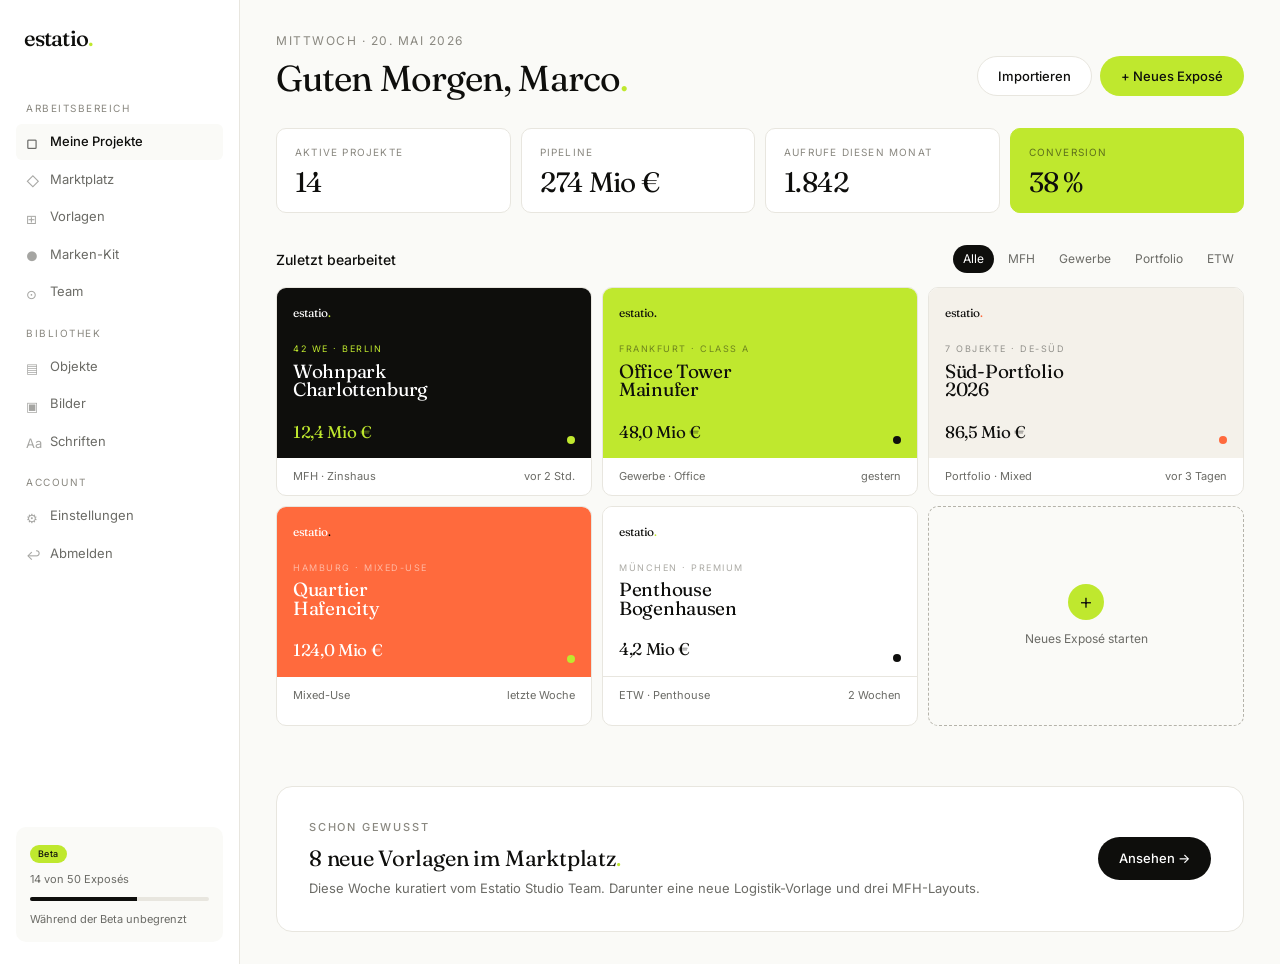
==== dashboard.html @ c2dfd49b "Add files via upload" ====
<!DOCTYPE html>
<html lang="de">
<head>
<meta charset="UTF-8" />
<meta name="viewport" content="width=device-width, initial-scale=1.0" />
<title>Dashboard · estatio.</title>
<link rel="stylesheet" href="styles.css" />
</head>
<body style="background: var(--bone);">

<div class="app-shell">

  <aside class="sidebar">
    <a href="index.html" class="logo">estatio<span class="lime-dot">.</span></a>

    <div class="sidebar-section-label">Arbeitsbereich</div>
    <a href="dashboard.html" class="sidebar-item active">
      <span class="icon">▢</span>
      Meine Projekte
    </a>
    <a href="marketplace.html" class="sidebar-item">
      <span class="icon">◇</span>
      Marktplatz
    </a>
    <a href="#" class="sidebar-item">
      <span class="icon">⊞</span>
      Vorlagen
    </a>
    <a href="#" class="sidebar-item">
      <span class="icon">●</span>
      Marken-Kit
    </a>
    <a href="#" class="sidebar-item">
      <span class="icon">⊙</span>
      Team
    </a>

    <div class="sidebar-section-label">Bibliothek</div>
    <a href="#" class="sidebar-item">
      <span class="icon">▤</span>
      Objekte
    </a>
    <a href="#" class="sidebar-item">
      <span class="icon">▣</span>
      Bilder
    </a>
    <a href="#" class="sidebar-item">
      <span class="icon">Aa</span>
      Schriften
    </a>

    <div class="sidebar-section-label">Account</div>
    <a href="#" class="sidebar-item">
      <span class="icon">⚙</span>
      Einstellungen
    </a>
    <a href="index.html" class="sidebar-item">
      <span class="icon">↩</span>
      Abmelden
    </a>

    <div class="sidebar-footer">
      <span class="upgrade-tag">Beta</span>
      <div class="quota">14 von 50 Exposés</div>
      <div class="quota-bar"><div class="quota-fill"></div></div>
      <div style="font-size: 11px; color: var(--slate);">Während der Beta unbegrenzt</div>
    </div>
  </aside>

  <main class="main">

    <div class="main-header">
      <div>
        <div class="sub">Mittwoch · 20. Mai 2026</div>
        <h1>Guten Morgen, Marco<span class="lime-dot">.</span></h1>
      </div>
      <div style="display: flex; gap: 8px;">
        <button class="btn btn-ghost">Importieren</button>
        <button class="btn btn-primary">+ Neues Exposé</button>
      </div>
    </div>

    <div class="stats">
      <div class="stat">
        <div class="stat-label">Aktive Projekte</div>
        <div class="stat-value">14</div>
      </div>
      <div class="stat">
        <div class="stat-label">Pipeline</div>
        <div class="stat-value">274 Mio €</div>
      </div>
      <div class="stat">
        <div class="stat-label">Aufrufe diesen Monat</div>
        <div class="stat-value">1.842</div>
      </div>
      <div class="stat lime">
        <div class="stat-label">Conversion</div>
        <div class="stat-value">38 %</div>
      </div>
    </div>

    <div class="projects-row">
      <div class="title">Zuletzt bearbeitet</div>
      <div class="filters">
        <span class="mini-pill active">Alle</span>
        <span class="mini-pill">MFH</span>
        <span class="mini-pill">Gewerbe</span>
        <span class="mini-pill">Portfolio</span>
        <span class="mini-pill">ETW</span>
      </div>
    </div>

    <div class="projects">

      <div class="project-card">
        <div class="project-preview ink">
          <div style="font-family: var(--serif); font-size: 12px; letter-spacing: -0.04em;">estatio<span class="lime-dot">.</span></div>
          <div style="margin-top: 20px;">
            <div class="project-tag">42 WE · Berlin</div>
            <div class="project-title" style="margin-top: 6px;">Wohnpark<br/>Charlottenburg</div>
          </div>
          <div class="project-bottom">
            <div class="project-price" style="color: var(--lime);">12,4 Mio €</div>
            <div class="project-dot"></div>
          </div>
        </div>
        <div class="project-meta">
          <span>MFH · Zinshaus</span>
          <span>vor 2 Std.</span>
        </div>
      </div>

      <div class="project-card">
        <div class="project-preview lime">
          <div style="font-family: var(--serif); font-size: 12px; letter-spacing: -0.04em;">estatio<span style="color: var(--ink);">.</span></div>
          <div style="margin-top: 20px;">
            <div class="project-tag" style="color: rgba(14,14,12,0.65);">Frankfurt · Class A</div>
            <div class="project-title" style="margin-top: 6px;">Office Tower<br/>Mainufer</div>
          </div>
          <div class="project-bottom">
            <div class="project-price">48,0 Mio €</div>
            <div class="project-dot"></div>
          </div>
        </div>
        <div class="project-meta">
          <span>Gewerbe · Office</span>
          <span>gestern</span>
        </div>
      </div>

      <div class="project-card">
        <div class="project-preview bone">
          <div style="font-family: var(--serif); font-size: 12px; letter-spacing: -0.04em;">estatio<span style="color: var(--persimmon);">.</span></div>
          <div style="margin-top: 20px;">
            <div class="project-tag" style="color: var(--slate);">7 Objekte · DE-Süd</div>
            <div class="project-title" style="margin-top: 6px;">Süd-Portfolio<br/>2026</div>
          </div>
          <div class="project-bottom">
            <div class="project-price">86,5 Mio €</div>
            <div class="project-dot" style="background: var(--persimmon);"></div>
          </div>
        </div>
        <div class="project-meta">
          <span>Portfolio · Mixed</span>
          <span>vor 3 Tagen</span>
        </div>
      </div>

      <div class="project-card">
        <div class="project-preview persimmon">
          <div style="font-family: var(--serif); font-size: 12px; letter-spacing: -0.04em;">estatio<span style="color: var(--ink);">.</span></div>
          <div style="margin-top: 20px;">
            <div class="project-tag" style="color: rgba(255,255,255,0.75);">Hamburg · Mixed-Use</div>
            <div class="project-title" style="margin-top: 6px;">Quartier<br/>Hafencity</div>
          </div>
          <div class="project-bottom">
            <div class="project-price">124,0 Mio €</div>
            <div class="project-dot"></div>
          </div>
        </div>
        <div class="project-meta">
          <span>Mixed-Use</span>
          <span>letzte Woche</span>
        </div>
      </div>

      <div class="project-card">
        <div class="project-preview paper">
          <div style="font-family: var(--serif); font-size: 12px; letter-spacing: -0.04em;">estatio<span class="lime-dot">.</span></div>
          <div style="margin-top: 20px;">
            <div class="project-tag" style="color: var(--slate-light);">München · Premium</div>
            <div class="project-title" style="margin-top: 6px;">Penthouse<br/>Bogenhausen</div>
          </div>
          <div class="project-bottom">
            <div class="project-price">4,2 Mio €</div>
            <div class="project-dot"></div>
          </div>
        </div>
        <div class="project-meta">
          <span>ETW · Penthouse</span>
          <span>2 Wochen</span>
        </div>
      </div>

      <a href="marketplace.html" class="project-add">
        <div class="add-circle">+</div>
        <div class="add-text">Neues Exposé starten</div>
      </a>

    </div>

    <div style="margin-top: 60px; padding: 32px; background: var(--paper); border: 0.5px solid var(--border); border-radius: var(--r-lg); display: grid; grid-template-columns: 1fr auto; gap: 24px; align-items: center;">
      <div>
        <div class="eyebrow" style="margin-bottom: 10px;">Schon gewusst</div>
        <h3 style="font-family: var(--serif); font-size: 22px; letter-spacing: -0.01em; font-weight: 400; line-height: 1.2; margin-bottom: 8px;">8 neue Vorlagen im Marktplatz<span class="lime-dot">.</span></h3>
        <p style="font-size: 13px; color: var(--slate); line-height: 1.5;">Diese Woche kuratiert vom Estatio Studio Team. Darunter eine neue Logistik-Vorlage und drei MFH-Layouts.</p>
      </div>
      <a href="marketplace.html" class="btn btn-dark">Ansehen →</a>
    </div>

  </main>
</div>

</body>
</html>
---- styles.css ----
/* Estatio Design System v1 */

@import url('https://fonts.googleapis.com/css2?family=Fraunces:opsz,wght@9..144,300;9..144,400;9..144,500;9..144,600&family=Inter:wght@400;500;600&display=swap');

:root {
  --ink: #0E0E0C;
  --ink-soft: #1F1F1D;
  --paper: #FFFFFF;
  --bone: #FAFAF7;
  --bone-warm: #F4F1EA;
  --border: #E8E6DF;
  --border-soft: #F0EEE7;
  --slate: #6B6B66;
  --slate-light: #8A8880;
  --mute: #B5B3AA;

  --lime: #BFE82E;
  --lime-dark: #A8CE25;
  --persimmon: #FF6A3D;

  --serif: 'Fraunces', Georgia, serif;
  --sans: 'Inter', -apple-system, system-ui, sans-serif;

  --r-sm: 6px;
  --r-md: 10px;
  --r-lg: 16px;
  --r-pill: 100px;

  --shadow-sm: 0 1px 2px rgba(14,14,12,0.04);
  --shadow-md: 0 2px 8px rgba(14,14,12,0.06);
  --shadow-lg: 0 8px 32px rgba(14,14,12,0.08);
}

* { box-sizing: border-box; margin: 0; padding: 0; }

html { scroll-behavior: smooth; }

body {
  font-family: var(--sans);
  background: var(--bone);
  color: var(--ink);
  font-size: 15px;
  line-height: 1.5;
  -webkit-font-smoothing: antialiased;
  text-rendering: optimizeLegibility;
}

a { color: inherit; text-decoration: none; }

img { max-width: 100%; display: block; }

button {
  font-family: inherit;
  font-size: inherit;
  cursor: pointer;
  border: none;
  background: none;
  color: inherit;
}

input, textarea, select {
  font-family: inherit;
  font-size: inherit;
  color: inherit;
}

/* ===== Typography ===== */

.serif { font-family: var(--serif); }

.eyebrow {
  font-size: 11px;
  letter-spacing: 1.8px;
  text-transform: uppercase;
  color: var(--slate-light);
  font-weight: 500;
}

.display-xl {
  font-family: var(--serif);
  font-size: clamp(48px, 7vw, 96px);
  line-height: 0.92;
  letter-spacing: -0.03em;
  font-weight: 400;
}

.display-lg {
  font-family: var(--serif);
  font-size: clamp(36px, 5vw, 64px);
  line-height: 0.98;
  letter-spacing: -0.025em;
  font-weight: 400;
}

.display-md {
  font-family: var(--serif);
  font-size: clamp(28px, 3.5vw, 40px);
  line-height: 1.05;
  letter-spacing: -0.02em;
  font-weight: 400;
}

.display-sm {
  font-family: var(--serif);
  font-size: clamp(22px, 2.5vw, 28px);
  line-height: 1.1;
  letter-spacing: -0.01em;
  font-weight: 400;
}

.lime-dot { color: var(--lime); }

/* ===== Layout ===== */

.container {
  max-width: 1240px;
  margin: 0 auto;
  padding: 0 32px;
}

.container-narrow {
  max-width: 920px;
  margin: 0 auto;
  padding: 0 32px;
}

/* ===== Nav ===== */

.nav {
  position: sticky;
  top: 0;
  z-index: 50;
  background: rgba(255, 255, 255, 0.85);
  backdrop-filter: saturate(180%) blur(20px);
  -webkit-backdrop-filter: saturate(180%) blur(20px);
  border-bottom: 0.5px solid var(--border);
}

.nav-inner {
  max-width: 1240px;
  margin: 0 auto;
  padding: 16px 32px;
  display: flex;
  align-items: center;
  justify-content: space-between;
}

.logo {
  font-family: var(--serif);
  font-size: 22px;
  letter-spacing: -0.04em;
  font-weight: 500;
  color: var(--ink);
}

.nav-links {
  display: flex;
  gap: 36px;
  align-items: center;
}

.nav-links a {
  font-size: 13px;
  color: var(--slate);
  transition: color 0.15s;
}

.nav-links a:hover { color: var(--ink); }
.nav-links a.active { color: var(--ink); }

.nav-cta {
  display: flex;
  gap: 8px;
  align-items: center;
}

/* ===== Buttons ===== */

.btn {
  display: inline-flex;
  align-items: center;
  gap: 6px;
  padding: 11px 20px;
  border-radius: var(--r-pill);
  font-size: 13px;
  font-weight: 500;
  transition: all 0.15s;
  cursor: pointer;
  border: 0.5px solid transparent;
  white-space: nowrap;
}

.btn-primary {
  background: var(--lime);
  color: var(--ink);
}
.btn-primary:hover {
  background: var(--lime-dark);
  transform: translateY(-1px);
}

.btn-dark {
  background: var(--ink);
  color: var(--paper);
}
.btn-dark:hover {
  background: var(--ink-soft);
  transform: translateY(-1px);
}

.btn-ghost {
  background: var(--paper);
  border-color: var(--border);
  color: var(--ink);
}
.btn-ghost:hover {
  background: var(--bone);
  border-color: var(--slate-light);
}

.btn-text {
  padding: 8px 0;
  color: var(--ink);
  font-size: 13px;
  font-weight: 500;
  border-radius: 0;
}

.btn-lg {
  padding: 14px 26px;
  font-size: 14px;
}

/* ===== Hero ===== */

.hero {
  padding: 80px 0 100px;
  position: relative;
  overflow: hidden;
}

.hero-tag {
  display: inline-flex;
  align-items: center;
  gap: 8px;
  padding: 6px 14px 6px 8px;
  background: var(--paper);
  border: 0.5px solid var(--border);
  border-radius: var(--r-pill);
  font-size: 12px;
  color: var(--slate);
  margin-bottom: 32px;
}

.hero-tag-dot {
  width: 20px;
  height: 20px;
  border-radius: 50%;
  background: var(--lime);
  display: inline-flex;
  align-items: center;
  justify-content: center;
  font-size: 11px;
  font-weight: 500;
  color: var(--ink);
}

.hero-headline {
  max-width: 900px;
  margin-bottom: 28px;
}

.hero-sub {
  max-width: 540px;
  font-size: 18px;
  line-height: 1.55;
  color: var(--slate);
  margin-bottom: 40px;
}

.hero-actions {
  display: flex;
  gap: 12px;
  align-items: center;
  margin-bottom: 80px;
  flex-wrap: wrap;
}

.hero-actions .meta {
  font-size: 12px;
  color: var(--slate-light);
  margin-left: 8px;
}

/* ===== Showcase row ===== */

.showcase {
  display: grid;
  grid-template-columns: 1.2fr 1fr 0.8fr;
  gap: 12px;
  margin-top: 40px;
}

.expo-card {
  border-radius: var(--r-md);
  overflow: hidden;
  background: var(--paper);
  border: 0.5px solid var(--border);
  position: relative;
}

.expo-preview {
  aspect-ratio: 0.78;
  padding: 24px;
  position: relative;
  overflow: hidden;
}

.expo-preview.ink {
  background: var(--ink);
  color: var(--paper);
}

.expo-preview.lime {
  background: var(--lime);
  color: var(--ink);
}

.expo-preview.bone {
  background: var(--bone-warm);
  color: var(--ink);
}

.expo-preview.persimmon {
  background: var(--persimmon);
  color: var(--paper);
}

.expo-mini-logo {
  font-family: var(--serif);
  font-size: 14px;
  letter-spacing: -0.04em;
  margin-bottom: 48px;
}

.expo-eyebrow {
  font-size: 9px;
  letter-spacing: 1.8px;
  text-transform: uppercase;
  margin-bottom: 10px;
  opacity: 0.7;
}

.expo-title {
  font-family: var(--serif);
  font-size: 28px;
  line-height: 0.95;
  letter-spacing: -0.02em;
  margin-bottom: 12px;
}

.expo-meta {
  font-size: 11px;
  line-height: 1.4;
  opacity: 0.75;
}

.expo-footer {
  position: absolute;
  bottom: 24px;
  left: 24px;
  right: 24px;
  padding-top: 14px;
  border-top: 0.5px solid rgba(255,255,255,0.15);
  display: flex;
  justify-content: space-between;
  align-items: end;
}

.expo-preview.lime .expo-footer,
.expo-preview.bone .expo-footer {
  border-top-color: rgba(14,14,12,0.12);
}

.expo-price-label {
  font-size: 8px;
  letter-spacing: 1.5px;
  text-transform: uppercase;
  opacity: 0.6;
  margin-bottom: 4px;
}

.expo-price {
  font-family: var(--serif);
  font-size: 22px;
  letter-spacing: -0.02em;
  line-height: 1;
}

.expo-meta-row {
  padding: 12px 16px;
  display: flex;
  justify-content: space-between;
  font-size: 11px;
  color: var(--slate);
}

/* ===== Sections ===== */

.section {
  padding: 100px 0;
}

.section-tight {
  padding: 70px 0;
}

.section-heading {
  margin-bottom: 60px;
  max-width: 720px;
}

.section-heading .eyebrow {
  display: block;
  margin-bottom: 14px;
}

.section-sub {
  font-size: 17px;
  line-height: 1.55;
  color: var(--slate);
  margin-top: 20px;
  max-width: 560px;
}

/* ===== Feature grid ===== */

.features {
  display: grid;
  grid-template-columns: repeat(3, 1fr);
  gap: 1px;
  background: var(--border);
  border: 0.5px solid var(--border);
  border-radius: var(--r-lg);
  overflow: hidden;
}

.feature {
  background: var(--paper);
  padding: 36px 32px;
}

.feature-num {
  font-family: var(--serif);
  font-size: 13px;
  color: var(--slate-light);
  letter-spacing: 0.04em;
  margin-bottom: 24px;
}

.feature h3 {
  font-family: var(--serif);
  font-size: 22px;
  letter-spacing: -0.01em;
  font-weight: 400;
  margin-bottom: 10px;
  line-height: 1.15;
}

.feature p {
  font-size: 14px;
  line-height: 1.55;
  color: var(--slate);
}

/* ===== How it works ===== */

.steps {
  display: grid;
  grid-template-columns: repeat(3, 1fr);
  gap: 16px;
  margin-top: 50px;
}

.step {
  position: relative;
  padding: 24px;
}

.step-num {
  font-family: var(--serif);
  font-size: 48px;
  line-height: 1;
  color: var(--lime);
  margin-bottom: 16px;
  letter-spacing: -0.04em;
}

.step h4 {
  font-family: var(--serif);
  font-size: 22px;
  letter-spacing: -0.01em;
  font-weight: 400;
  margin-bottom: 8px;
}

.step p {
  font-size: 14px;
  line-height: 1.55;
  color: var(--slate);
}

/* ===== Asset types pills ===== */

.asset-types {
  display: flex;
  flex-wrap: wrap;
  gap: 8px;
  margin-top: 32px;
}

.asset-pill {
  padding: 9px 16px;
  border-radius: var(--r-pill);
  background: var(--paper);
  border: 0.5px solid var(--border);
  font-size: 13px;
  color: var(--ink);
  display: inline-flex;
  align-items: center;
  gap: 6px;
}

.asset-pill .count {
  font-size: 11px;
  color: var(--slate-light);
}

/* ===== Big CTA band ===== */

.cta-band {
  background: var(--ink);
  color: var(--paper);
  border-radius: var(--r-lg);
  padding: 80px 60px;
  margin: 60px 0;
  display: grid;
  grid-template-columns: 1.4fr 1fr;
  gap: 60px;
  align-items: center;
}

.cta-band h2 {
  font-family: var(--serif);
  font-size: clamp(36px, 4vw, 56px);
  line-height: 1;
  letter-spacing: -0.025em;
  font-weight: 400;
}

.cta-band p {
  font-size: 16px;
  line-height: 1.55;
  color: rgba(255,255,255,0.65);
  margin-bottom: 28px;
}

/* ===== Footer ===== */

.footer {
  padding: 80px 0 40px;
  border-top: 0.5px solid var(--border);
  background: var(--paper);
}

.footer-grid {
  display: grid;
  grid-template-columns: 1.5fr 1fr 1fr 1fr;
  gap: 60px;
  margin-bottom: 60px;
}

.footer-brand .logo {
  font-size: 28px;
  display: block;
  margin-bottom: 14px;
}

.footer-tag {
  font-family: var(--serif);
  font-size: 18px;
  line-height: 1.3;
  letter-spacing: -0.01em;
  color: var(--ink);
  max-width: 280px;
}

.footer h5 {
  font-size: 11px;
  letter-spacing: 1.5px;
  text-transform: uppercase;
  color: var(--slate-light);
  font-weight: 500;
  margin-bottom: 18px;
}

.footer ul { list-style: none; }
.footer li { margin-bottom: 10px; }
.footer a {
  font-size: 13px;
  color: var(--slate);
}
.footer a:hover { color: var(--ink); }

.footer-bottom {
  padding-top: 32px;
  border-top: 0.5px solid var(--border);
  display: flex;
  justify-content: space-between;
  font-size: 12px;
  color: var(--slate-light);
}

/* ===== Marketplace ===== */

.marketplace-header {
  padding: 60px 0 40px;
}

.filter-bar {
  display: flex;
  gap: 6px;
  margin-bottom: 32px;
  flex-wrap: wrap;
  align-items: center;
}

.filter-pill {
  padding: 7px 14px;
  border-radius: var(--r-pill);
  background: var(--paper);
  border: 0.5px solid var(--border);
  font-size: 12px;
  color: var(--slate);
  cursor: pointer;
  transition: all 0.15s;
}

.filter-pill:hover { border-color: var(--ink); color: var(--ink); }
.filter-pill.active {
  background: var(--ink);
  color: var(--paper);
  border-color: var(--ink);
}

.template-grid {
  display: grid;
  grid-template-columns: repeat(3, 1fr);
  gap: 14px;
}

.template-card {
  background: var(--paper);
  border: 0.5px solid var(--border);
  border-radius: var(--r-md);
  overflow: hidden;
  transition: all 0.15s;
  cursor: pointer;
}

.template-card:hover {
  border-color: var(--slate-light);
  transform: translateY(-2px);
  box-shadow: var(--shadow-md);
}

.template-preview {
  height: 220px;
  padding: 20px;
  position: relative;
  overflow: hidden;
}

.template-badge {
  position: absolute;
  top: 12px;
  right: 12px;
  padding: 4px 10px;
  border-radius: var(--r-pill);
  font-size: 10px;
  font-weight: 500;
  letter-spacing: 0.4px;
  display: inline-flex;
  align-items: center;
  gap: 4px;
}

.template-badge.studio {
  background: var(--lime);
  color: var(--ink);
}

.template-badge.verified {
  background: rgba(255,255,255,0.9);
  color: var(--slate);
  backdrop-filter: blur(10px);
}

.template-badge.new {
  background: var(--ink);
  color: var(--paper);
}

.template-info {
  padding: 16px;
}

.template-info h4 {
  font-family: var(--serif);
  font-size: 17px;
  letter-spacing: -0.01em;
  font-weight: 400;
  margin-bottom: 4px;
}

.template-author {
  display: flex;
  align-items: center;
  gap: 8px;
  font-size: 11px;
  color: var(--slate);
  margin-bottom: 12px;
}

.author-avatar {
  width: 18px;
  height: 18px;
  border-radius: 50%;
  background: var(--ink);
  color: var(--paper);
  font-size: 9px;
  font-weight: 500;
  display: flex;
  align-items: center;
  justify-content: center;
}

.template-action {
  padding: 7px 0;
  background: var(--bone);
  border: 0.5px solid var(--border);
  border-radius: var(--r-pill);
  font-size: 11px;
  font-weight: 500;
  text-align: center;
}

/* ===== Pricing ===== */

.pricing-grid {
  display: grid;
  grid-template-columns: repeat(3, 1fr);
  gap: 16px;
  margin-top: 50px;
}

.pricing-card {
  background: var(--paper);
  border: 0.5px solid var(--border);
  border-radius: var(--r-lg);
  padding: 36px 32px;
  position: relative;
}

.pricing-card.featured {
  background: var(--ink);
  color: var(--paper);
  border-color: var(--ink);
}

.pricing-card.featured .price-label,
.pricing-card.featured .price-period,
.pricing-card.featured .price-features li {
  color: rgba(255,255,255,0.7);
}

.pricing-tag {
  display: inline-block;
  padding: 4px 10px;
  background: var(--lime);
  color: var(--ink);
  border-radius: var(--r-pill);
  font-size: 10px;
  font-weight: 500;
  letter-spacing: 0.4px;
  margin-bottom: 20px;
}

.pricing-name {
  font-family: var(--serif);
  font-size: 24px;
  letter-spacing: -0.01em;
  margin-bottom: 6px;
}

.price-label {
  font-size: 13px;
  color: var(--slate);
  margin-bottom: 24px;
}

.price-amount {
  font-family: var(--serif);
  font-size: 48px;
  letter-spacing: -0.03em;
  line-height: 1;
  margin-bottom: 6px;
}

.price-period {
  font-size: 13px;
  color: var(--slate);
  margin-bottom: 28px;
}

.price-features {
  list-style: none;
  margin: 28px 0;
}

.price-features li {
  padding: 9px 0;
  font-size: 13px;
  color: var(--ink);
  border-bottom: 0.5px solid var(--border-soft);
  display: flex;
  align-items: center;
  gap: 10px;
}

.pricing-card.featured .price-features li {
  border-bottom-color: rgba(255,255,255,0.1);
  color: var(--paper);
}

.check {
  width: 14px;
  height: 14px;
  border-radius: 50%;
  background: var(--lime);
  flex-shrink: 0;
  position: relative;
}
.check::after {
  content: '';
  position: absolute;
  left: 4px;
  top: 5px;
  width: 5px;
  height: 3px;
  border-left: 1.5px solid var(--ink);
  border-bottom: 1.5px solid var(--ink);
  transform: rotate(-45deg);
}

/* ===== Auth pages ===== */

.auth-page {
  min-height: 100vh;
  display: grid;
  grid-template-columns: 1fr 1fr;
}

.auth-form-side {
  display: flex;
  align-items: center;
  justify-content: center;
  padding: 40px;
}

.auth-form-inner {
  width: 100%;
  max-width: 380px;
}

.auth-side {
  background: var(--ink);
  color: var(--paper);
  padding: 60px;
  display: flex;
  flex-direction: column;
  justify-content: space-between;
  position: relative;
  overflow: hidden;
}

.auth-side-headline {
  font-family: var(--serif);
  font-size: 48px;
  line-height: 0.98;
  letter-spacing: -0.025em;
  margin-top: 80px;
}

.auth-side-sub {
  font-size: 15px;
  color: rgba(255,255,255,0.65);
  line-height: 1.55;
  margin-top: 20px;
  max-width: 360px;
}

.auth-quote {
  border-top: 0.5px solid rgba(255,255,255,0.15);
  padding-top: 24px;
  font-family: var(--serif);
  font-size: 17px;
  line-height: 1.45;
  color: rgba(255,255,255,0.9);
  letter-spacing: -0.005em;
}

.auth-quote-meta {
  margin-top: 16px;
  font-size: 12px;
  color: rgba(255,255,255,0.5);
  font-family: var(--sans);
}

.auth-form-inner h1 {
  font-family: var(--serif);
  font-size: 36px;
  letter-spacing: -0.025em;
  line-height: 1;
  margin-bottom: 10px;
  font-weight: 400;
}

.auth-form-inner .sub {
  font-size: 14px;
  color: var(--slate);
  margin-bottom: 36px;
}

.field {
  margin-bottom: 16px;
}

.field label {
  display: block;
  font-size: 12px;
  font-weight: 500;
  margin-bottom: 7px;
  color: var(--ink);
}

.field input {
  width: 100%;
  padding: 12px 14px;
  background: var(--paper);
  border: 0.5px solid var(--border);
  border-radius: var(--r-sm);
  font-size: 14px;
  transition: border-color 0.15s, box-shadow 0.15s;
}

.field input:focus {
  outline: none;
  border-color: var(--ink);
  box-shadow: 0 0 0 3px rgba(191, 232, 46, 0.25);
}

.field-row {
  display: flex;
  justify-content: space-between;
  align-items: center;
  font-size: 12px;
  color: var(--slate);
  margin-top: -8px;
  margin-bottom: 24px;
}

.field-row a { color: var(--ink); font-weight: 500; }

.btn-full {
  width: 100%;
  justify-content: center;
  padding: 13px 24px;
  font-size: 14px;
}

.divider-or {
  display: flex;
  align-items: center;
  gap: 14px;
  color: var(--slate-light);
  font-size: 11px;
  margin: 24px 0;
  text-transform: uppercase;
  letter-spacing: 1.5px;
}

.divider-or::before,
.divider-or::after {
  content: '';
  flex: 1;
  height: 0.5px;
  background: var(--border);
}

.social-btn {
  width: 100%;
  padding: 12px;
  background: var(--paper);
  border: 0.5px solid var(--border);
  border-radius: var(--r-sm);
  font-size: 13px;
  font-weight: 500;
  margin-bottom: 8px;
  display: flex;
  align-items: center;
  justify-content: center;
  gap: 10px;
  transition: all 0.15s;
}
.social-btn:hover { background: var(--bone); }

.auth-foot {
  margin-top: 30px;
  font-size: 13px;
  color: var(--slate);
  text-align: center;
}
.auth-foot a { color: var(--ink); font-weight: 500; }

/* ===== Dashboard ===== */

.app-shell {
  min-height: 100vh;
  display: grid;
  grid-template-columns: 240px 1fr;
}

.sidebar {
  background: var(--paper);
  border-right: 0.5px solid var(--border);
  padding: 22px 16px;
  display: flex;
  flex-direction: column;
}

.sidebar .logo {
  font-size: 22px;
  margin-bottom: 32px;
  padding: 0 8px;
}

.sidebar-section-label {
  font-size: 10px;
  letter-spacing: 1.5px;
  text-transform: uppercase;
  color: var(--slate-light);
  padding: 0 10px;
  margin: 14px 0 8px;
}

.sidebar-item {
  padding: 8px 10px;
  font-size: 13px;
  color: var(--slate);
  border-radius: var(--r-sm);
  margin-bottom: 2px;
  display: flex;
  align-items: center;
  gap: 10px;
  transition: all 0.15s;
}

.sidebar-item:hover { background: var(--bone); color: var(--ink); }
.sidebar-item.active {
  background: var(--bone);
  color: var(--ink);
  font-weight: 500;
}

.sidebar-item .icon {
  width: 14px;
  height: 14px;
  opacity: 0.6;
}

.sidebar-footer {
  margin-top: auto;
  padding: 14px;
  background: var(--bone);
  border-radius: var(--r-md);
}

.upgrade-tag {
  display: inline-block;
  padding: 2px 8px;
  background: var(--lime);
  color: var(--ink);
  border-radius: var(--r-pill);
  font-size: 9px;
  font-weight: 500;
  letter-spacing: 0.4px;
  margin-bottom: 8px;
}

.sidebar-footer .quota {
  font-size: 11px;
  color: var(--slate);
  margin-bottom: 10px;
}

.quota-bar {
  height: 4px;
  background: var(--border);
  border-radius: 100px;
  overflow: hidden;
  margin-bottom: 10px;
}

.quota-fill {
  height: 100%;
  background: var(--ink);
  width: 60%;
}

.main {
  padding: 32px 36px;
  overflow-x: hidden;
}

.main-header {
  display: flex;
  justify-content: space-between;
  align-items: flex-end;
  margin-bottom: 32px;
}

.main-header h1 {
  font-family: var(--serif);
  font-size: 36px;
  letter-spacing: -0.025em;
  font-weight: 400;
  line-height: 1;
}

.main-header .sub {
  font-size: 12px;
  color: var(--slate-light);
  letter-spacing: 1.5px;
  text-transform: uppercase;
  margin-bottom: 10px;
}

.stats {
  display: grid;
  grid-template-columns: repeat(4, 1fr);
  gap: 10px;
  margin-bottom: 32px;
}

.stat {
  background: var(--paper);
  border: 0.5px solid var(--border);
  border-radius: var(--r-md);
  padding: 16px 18px;
}

.stat.lime {
  background: var(--lime);
  border-color: var(--lime);
}

.stat-label {
  font-size: 10px;
  letter-spacing: 1.2px;
  text-transform: uppercase;
  color: var(--slate-light);
  margin-bottom: 8px;
}

.stat.lime .stat-label { color: rgba(14,14,12,0.55); }

.stat-value {
  font-family: var(--serif);
  font-size: 28px;
  letter-spacing: -0.025em;
  line-height: 1;
}

.projects-row {
  display: flex;
  justify-content: space-between;
  align-items: center;
  margin-bottom: 14px;
}

.projects-row .title {
  font-size: 14px;
  font-weight: 500;
}

.projects-row .filters {
  display: flex;
  gap: 4px;
  font-size: 12px;
}

.mini-pill {
  padding: 5px 10px;
  border-radius: var(--r-pill);
  color: var(--slate);
}

.mini-pill.active {
  background: var(--ink);
  color: var(--paper);
}

.projects {
  display: grid;
  grid-template-columns: repeat(3, 1fr);
  gap: 10px;
}

.project-card {
  background: var(--paper);
  border: 0.5px solid var(--border);
  border-radius: var(--r-md);
  overflow: hidden;
  transition: all 0.15s;
  cursor: pointer;
}

.project-card:hover {
  transform: translateY(-2px);
  box-shadow: var(--shadow-md);
}

.project-preview {
  height: 170px;
  padding: 16px;
  position: relative;
  overflow: hidden;
}

.project-preview.ink { background: var(--ink); color: var(--paper); }
.project-preview.lime { background: var(--lime); color: var(--ink); }
.project-preview.persimmon { background: var(--persimmon); color: var(--paper); }
.project-preview.bone { background: var(--bone-warm); color: var(--ink); }
.project-preview.paper { background: var(--paper); color: var(--ink); border-bottom: 0.5px solid var(--border); }

.project-title {
  font-family: var(--serif);
  font-size: 19px;
  letter-spacing: -0.015em;
  line-height: 0.98;
  margin-bottom: 6px;
}

.project-tag {
  font-size: 9px;
  letter-spacing: 1.5px;
  text-transform: uppercase;
  opacity: 0.7;
  margin-top: 8px;
}

.project-preview.ink .project-tag { color: var(--lime); opacity: 1; }

.project-bottom {
  position: absolute;
  bottom: 14px;
  left: 16px;
  right: 16px;
  display: flex;
  justify-content: space-between;
  align-items: end;
}

.project-price {
  font-family: var(--serif);
  font-size: 17px;
  letter-spacing: -0.02em;
}

.project-dot {
  width: 8px;
  height: 8px;
  border-radius: 50%;
  background: var(--lime);
}

.project-preview.lime .project-dot,
.project-preview.bone .project-dot,
.project-preview.paper .project-dot { background: var(--ink); }

.project-meta {
  padding: 10px 16px;
  display: flex;
  justify-content: space-between;
  font-size: 11px;
  color: var(--slate);
}

.project-add {
  background: var(--bone);
  border: 0.5px dashed var(--mute);
  border-radius: var(--r-md);
  min-height: 220px;
  display: flex;
  flex-direction: column;
  align-items: center;
  justify-content: center;
  gap: 10px;
  transition: all 0.15s;
  cursor: pointer;
}

.project-add:hover { background: var(--bone-warm); border-color: var(--ink); }

.add-circle {
  width: 36px;
  height: 36px;
  border-radius: 50%;
  background: var(--lime);
  display: flex;
  align-items: center;
  justify-content: center;
  font-size: 22px;
  font-weight: 300;
  color: var(--ink);
}

.add-text {
  font-size: 12px;
  color: var(--slate);
}

/* ===== Responsive ===== */

@media (max-width: 900px) {
  .container, .container-narrow { padding: 0 20px; }
  .nav-links { display: none; }
  .showcase { grid-template-columns: 1fr; }
  .features { grid-template-columns: 1fr; }
  .steps { grid-template-columns: 1fr; }
  .cta-band { grid-template-columns: 1fr; padding: 50px 32px; gap: 32px; }
  .footer-grid { grid-template-columns: 1fr 1fr; gap: 40px; }
  .template-grid, .projects, .pricing-grid { grid-template-columns: 1fr; }
  .stats { grid-template-columns: repeat(2, 1fr); }
  .auth-page { grid-template-columns: 1fr; }
  .auth-side { display: none; }
  .app-shell { grid-template-columns: 1fr; }
  .sidebar { display: none; }
  .hero { padding: 50px 0 60px; }
  .section { padding: 60px 0; }
}
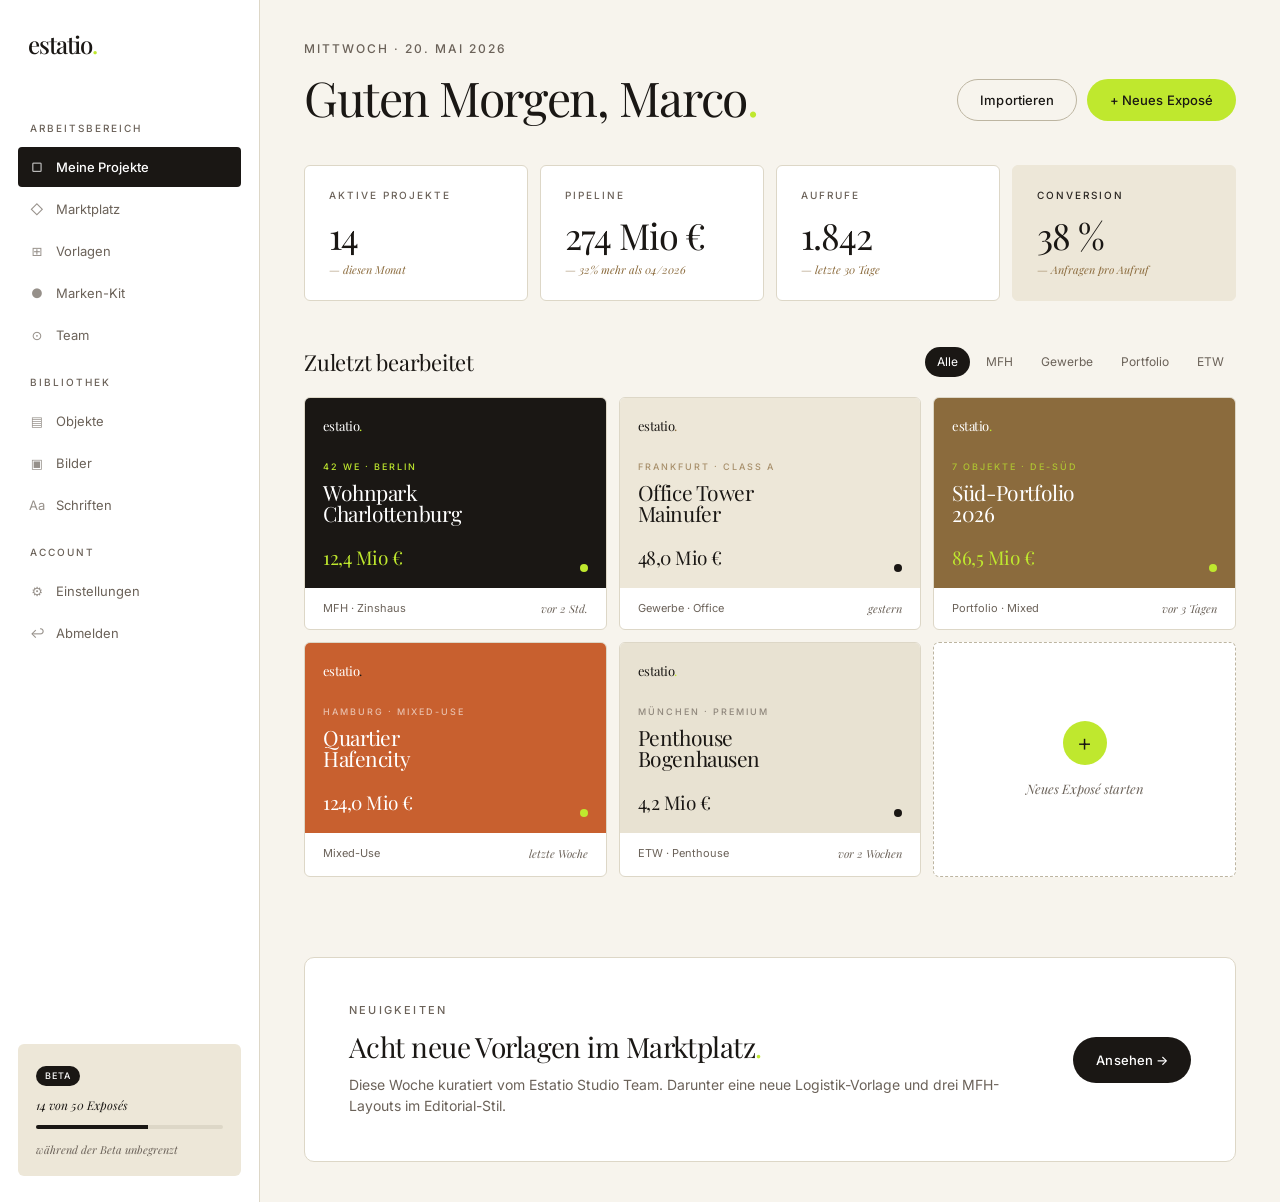
==== commit 40276f2f: "Add files via upload" ====
--- a/dashboard.html
+++ b/dashboard.html
@@ -6,7 +6,7 @@
 <title>Dashboard · estatio.</title>
 <link rel="stylesheet" href="styles.css" />
 </head>
-<body style="background: var(--bone);">
+<body>
 
 <div class="app-shell">
 
@@ -63,7 +63,7 @@
       <span class="upgrade-tag">Beta</span>
       <div class="quota">14 von 50 Exposés</div>
       <div class="quota-bar"><div class="quota-fill"></div></div>
-      <div style="font-size: 11px; color: var(--slate);">Während der Beta unbegrenzt</div>
+      <div style="font-size: 11px; color: var(--slate); font-family: var(--serif); font-style: italic;">während der Beta unbegrenzt</div>
     </div>
   </aside>
 
@@ -74,7 +74,7 @@
         <div class="sub">Mittwoch · 20. Mai 2026</div>
         <h1>Guten Morgen, Marco<span class="lime-dot">.</span></h1>
       </div>
-      <div style="display: flex; gap: 8px;">
+      <div class="main-actions">
         <button class="btn btn-ghost">Importieren</button>
         <button class="btn btn-primary">+ Neues Exposé</button>
       </div>
@@ -84,18 +84,22 @@
       <div class="stat">
         <div class="stat-label">Aktive Projekte</div>
         <div class="stat-value">14</div>
+        <div class="stat-trend">— diesen Monat</div>
       </div>
       <div class="stat">
         <div class="stat-label">Pipeline</div>
         <div class="stat-value">274 Mio €</div>
+        <div class="stat-trend">— 32% mehr als 04/2026</div>
       </div>
       <div class="stat">
-        <div class="stat-label">Aufrufe diesen Monat</div>
+        <div class="stat-label">Aufrufe</div>
         <div class="stat-value">1.842</div>
-      </div>
-      <div class="stat lime">
+        <div class="stat-trend">— letzte 30 Tage</div>
+      </div>
+      <div class="stat cream">
         <div class="stat-label">Conversion</div>
         <div class="stat-value">38 %</div>
+        <div class="stat-trend">— Anfragen pro Aufruf</div>
       </div>
     </div>
 
@@ -114,10 +118,10 @@
 
       <div class="project-card">
         <div class="project-preview ink">
-          <div style="font-family: var(--serif); font-size: 12px; letter-spacing: -0.04em;">estatio<span class="lime-dot">.</span></div>
-          <div style="margin-top: 20px;">
+          <div style="font-family: var(--serif); font-size: 13px; letter-spacing: -0.04em;">estatio<span class="lime-dot">.</span></div>
+          <div style="margin-top: 24px;">
             <div class="project-tag">42 WE · Berlin</div>
-            <div class="project-title" style="margin-top: 6px;">Wohnpark<br/>Charlottenburg</div>
+            <div class="project-title" style="margin-top: 8px;">Wohnpark<br/>Charlottenburg</div>
           </div>
           <div class="project-bottom">
             <div class="project-price" style="color: var(--lime);">12,4 Mio €</div>
@@ -126,16 +130,16 @@
         </div>
         <div class="project-meta">
           <span>MFH · Zinshaus</span>
-          <span>vor 2 Std.</span>
-        </div>
-      </div>
-
-      <div class="project-card">
-        <div class="project-preview lime">
-          <div style="font-family: var(--serif); font-size: 12px; letter-spacing: -0.04em;">estatio<span style="color: var(--ink);">.</span></div>
-          <div style="margin-top: 20px;">
-            <div class="project-tag" style="color: rgba(14,14,12,0.65);">Frankfurt · Class A</div>
-            <div class="project-title" style="margin-top: 6px;">Office Tower<br/>Mainufer</div>
+          <span class="date">vor 2 Std.</span>
+        </div>
+      </div>
+
+      <div class="project-card">
+        <div class="project-preview cream">
+          <div style="font-family: var(--serif); font-size: 13px; letter-spacing: -0.04em;">estatio<span style="color: var(--bronze);">.</span></div>
+          <div style="margin-top: 24px;">
+            <div class="project-tag" style="color: var(--bronze);">Frankfurt · Class A</div>
+            <div class="project-title" style="margin-top: 8px;">Office Tower<br/>Mainufer</div>
           </div>
           <div class="project-bottom">
             <div class="project-price">48,0 Mio €</div>
@@ -144,34 +148,34 @@
         </div>
         <div class="project-meta">
           <span>Gewerbe · Office</span>
-          <span>gestern</span>
-        </div>
-      </div>
-
-      <div class="project-card">
-        <div class="project-preview bone">
-          <div style="font-family: var(--serif); font-size: 12px; letter-spacing: -0.04em;">estatio<span style="color: var(--persimmon);">.</span></div>
-          <div style="margin-top: 20px;">
-            <div class="project-tag" style="color: var(--slate);">7 Objekte · DE-Süd</div>
-            <div class="project-title" style="margin-top: 6px;">Süd-Portfolio<br/>2026</div>
-          </div>
-          <div class="project-bottom">
-            <div class="project-price">86,5 Mio €</div>
-            <div class="project-dot" style="background: var(--persimmon);"></div>
+          <span class="date">gestern</span>
+        </div>
+      </div>
+
+      <div class="project-card">
+        <div class="project-preview bronze">
+          <div style="font-family: var(--serif); font-size: 13px; letter-spacing: -0.04em;">estatio<span class="lime-dot">.</span></div>
+          <div style="margin-top: 24px;">
+            <div class="project-tag" style="color: var(--lime);">7 Objekte · DE-Süd</div>
+            <div class="project-title" style="margin-top: 8px;">Süd-Portfolio<br/>2026</div>
+          </div>
+          <div class="project-bottom">
+            <div class="project-price" style="color: var(--lime);">86,5 Mio €</div>
+            <div class="project-dot"></div>
           </div>
         </div>
         <div class="project-meta">
           <span>Portfolio · Mixed</span>
-          <span>vor 3 Tagen</span>
-        </div>
-      </div>
-
-      <div class="project-card">
-        <div class="project-preview persimmon">
-          <div style="font-family: var(--serif); font-size: 12px; letter-spacing: -0.04em;">estatio<span style="color: var(--ink);">.</span></div>
-          <div style="margin-top: 20px;">
-            <div class="project-tag" style="color: rgba(255,255,255,0.75);">Hamburg · Mixed-Use</div>
-            <div class="project-title" style="margin-top: 6px;">Quartier<br/>Hafencity</div>
+          <span class="date">vor 3 Tagen</span>
+        </div>
+      </div>
+
+      <div class="project-card">
+        <div class="project-preview terracotta">
+          <div style="font-family: var(--serif); font-size: 13px; letter-spacing: -0.04em;">estatio<span style="color: var(--ink);">.</span></div>
+          <div style="margin-top: 24px;">
+            <div class="project-tag" style="color: rgba(255,255,255,0.85);">Hamburg · Mixed-Use</div>
+            <div class="project-title" style="margin-top: 8px;">Quartier<br/>Hafencity</div>
           </div>
           <div class="project-bottom">
             <div class="project-price">124,0 Mio €</div>
@@ -180,16 +184,16 @@
         </div>
         <div class="project-meta">
           <span>Mixed-Use</span>
-          <span>letzte Woche</span>
-        </div>
-      </div>
-
-      <div class="project-card">
-        <div class="project-preview paper">
-          <div style="font-family: var(--serif); font-size: 12px; letter-spacing: -0.04em;">estatio<span class="lime-dot">.</span></div>
-          <div style="margin-top: 20px;">
-            <div class="project-tag" style="color: var(--slate-light);">München · Premium</div>
-            <div class="project-title" style="margin-top: 6px;">Penthouse<br/>Bogenhausen</div>
+          <span class="date">letzte Woche</span>
+        </div>
+      </div>
+
+      <div class="project-card">
+        <div class="project-preview linen">
+          <div style="font-family: var(--serif); font-size: 13px; letter-spacing: -0.04em;">estatio<span class="lime-dot">.</span></div>
+          <div style="margin-top: 24px;">
+            <div class="project-tag" style="color: var(--slate);">München · Premium</div>
+            <div class="project-title" style="margin-top: 8px;">Penthouse<br/>Bogenhausen</div>
           </div>
           <div class="project-bottom">
             <div class="project-price">4,2 Mio €</div>
@@ -198,7 +202,7 @@
         </div>
         <div class="project-meta">
           <span>ETW · Penthouse</span>
-          <span>2 Wochen</span>
+          <span class="date">vor 2 Wochen</span>
         </div>
       </div>
 
@@ -209,11 +213,11 @@
 
     </div>
 
-    <div style="margin-top: 60px; padding: 32px; background: var(--paper); border: 0.5px solid var(--border); border-radius: var(--r-lg); display: grid; grid-template-columns: 1fr auto; gap: 24px; align-items: center;">
+    <div class="dashboard-callout">
       <div>
-        <div class="eyebrow" style="margin-bottom: 10px;">Schon gewusst</div>
-        <h3 style="font-family: var(--serif); font-size: 22px; letter-spacing: -0.01em; font-weight: 400; line-height: 1.2; margin-bottom: 8px;">8 neue Vorlagen im Marktplatz<span class="lime-dot">.</span></h3>
-        <p style="font-size: 13px; color: var(--slate); line-height: 1.5;">Diese Woche kuratiert vom Estatio Studio Team. Darunter eine neue Logistik-Vorlage und drei MFH-Layouts.</p>
+        <span class="eyebrow" style="margin-bottom: 12px; display: block;">Neuigkeiten</span>
+        <h3>Acht neue Vorlagen im Marktplatz<span class="lime-dot">.</span></h3>
+        <p>Diese Woche kuratiert vom Estatio Studio Team. Darunter eine neue Logistik-Vorlage und drei MFH-Layouts im Editorial-Stil.</p>
       </div>
       <a href="marketplace.html" class="btn btn-dark">Ansehen →</a>
     </div>
--- a/styles.css
+++ b/styles.css
@@ -1,34 +1,51 @@
-/* Estatio Design System v1 */
-
-@import url('https://fonts.googleapis.com/css2?family=Fraunces:opsz,wght@9..144,300;9..144,400;9..144,500;9..144,600&family=Inter:wght@400;500;600&display=swap');
+/* Estatio Design System v2 — Premium Editorial */
+
+/* Wir laden zwei Schriften: 
+   - Playfair Display als bester frei verfügbarer Ersatz für GT Sectra (kantig, dramatisch, Serif-Display)
+   - Inter für UI-Body (sauber, neutral, lesbar)
+   GT Sectra selbst ist eine kommerzielle Lizenz von Grilli Type. Playfair Display Pro 
+   ist der nächstgelegene kostenlose Google Font mit demselben kantigen Charakter. */
+
+@import url('https://fonts.googleapis.com/css2?family=Playfair+Display:ital,wght@0,400;0,500;0,600;1,400&family=Inter:wght@400;500;600&display=swap');
 
 :root {
-  --ink: #0E0E0C;
-  --ink-soft: #1F1F1D;
+  /* Kernfarben — wärmer, edler, weniger Tech */
+  --ink: #1A1714;           /* warmes Tiefbraun statt hartes Schwarz */
+  --ink-soft: #2A2622;
+  --ink-deep: #0F0D0B;      /* nur für absolute Kontraste */
+  
   --paper: #FFFFFF;
-  --bone: #FAFAF7;
-  --bone-warm: #F4F1EA;
-  --border: #E8E6DF;
-  --border-soft: #F0EEE7;
-  --slate: #6B6B66;
-  --slate-light: #8A8880;
-  --mute: #B5B3AA;
-
+  --bone: #F7F4ED;          /* wärmer als vorher, Richtung Naturpapier */
+  --cream: #EDE7D8;         /* warmer Akzent-Cream */
+  --linen: #E8E2D2;         /* mittlerer Cream-Ton für Cards */
+  
+  --border: #DDD7C7;        /* Border in Cream-Familie statt grau */
+  --border-soft: #ECE6D6;
+  --border-strong: #BDB5A1;
+  
+  --slate: #6B6259;         /* warmer Grauton statt kühl */
+  --slate-light: #8E8478;
+  --mute: #B5AC9E;
+  
+  /* Akzentfarben — Limette bleibt aber wird unterstützt durch Bronze */
   --lime: #BFE82E;
   --lime-dark: #A8CE25;
-  --persimmon: #FF6A3D;
-
-  --serif: 'Fraunces', Georgia, serif;
+  --bronze: #8B6B3D;        /* neuer Premium-Akzent */
+  --terracotta: #C8602F;    /* warmer Akzent statt Persimmon */
+  
+  /* Typografie */
+  --serif: 'Playfair Display', 'GT Sectra', Georgia, 'Times New Roman', serif;
   --sans: 'Inter', -apple-system, system-ui, sans-serif;
-
-  --r-sm: 6px;
-  --r-md: 10px;
-  --r-lg: 16px;
+  
+  /* Radien — weniger pillig, mehr architektonisch */
+  --r-sm: 4px;
+  --r-md: 6px;
+  --r-lg: 10px;
   --r-pill: 100px;
-
-  --shadow-sm: 0 1px 2px rgba(14,14,12,0.04);
-  --shadow-md: 0 2px 8px rgba(14,14,12,0.06);
-  --shadow-lg: 0 8px 32px rgba(14,14,12,0.08);
+  
+  --shadow-sm: 0 1px 2px rgba(26,23,20,0.04);
+  --shadow-md: 0 2px 12px rgba(26,23,20,0.06);
+  --shadow-lg: 0 12px 40px rgba(26,23,20,0.08);
 }
 
 * { box-sizing: border-box; margin: 0; padding: 0; }
@@ -40,13 +57,12 @@
   background: var(--bone);
   color: var(--ink);
   font-size: 15px;
-  line-height: 1.5;
+  line-height: 1.55;
   -webkit-font-smoothing: antialiased;
   text-rendering: optimizeLegibility;
 }
 
 a { color: inherit; text-decoration: none; }
-
 img { max-width: 100%; display: block; }
 
 button {
@@ -67,18 +83,38 @@
 /* ===== Typography ===== */
 
 .serif { font-family: var(--serif); }
+.italic { font-style: italic; font-family: var(--serif); }
 
 .eyebrow {
   font-size: 11px;
-  letter-spacing: 1.8px;
+  letter-spacing: 2.2px;
   text-transform: uppercase;
-  color: var(--slate-light);
-  font-weight: 500;
+  color: var(--slate);
+  font-weight: 500;
+  font-family: var(--sans);
+}
+
+.eyebrow-serif {
+  font-family: var(--serif);
+  font-style: italic;
+  font-size: 14px;
+  color: var(--slate);
+  letter-spacing: 0.01em;
+  font-weight: 400;
+}
+
+/* Editorial display sizes - dramatischer, mehr Range */
+.display-xxl {
+  font-family: var(--serif);
+  font-size: clamp(56px, 9vw, 128px);
+  line-height: 0.88;
+  letter-spacing: -0.035em;
+  font-weight: 400;
 }
 
 .display-xl {
   font-family: var(--serif);
-  font-size: clamp(48px, 7vw, 96px);
+  font-size: clamp(48px, 7vw, 88px);
   line-height: 0.92;
   letter-spacing: -0.03em;
   font-weight: 400;
@@ -86,7 +122,7 @@
 
 .display-lg {
   font-family: var(--serif);
-  font-size: clamp(36px, 5vw, 64px);
+  font-size: clamp(36px, 5vw, 60px);
   line-height: 0.98;
   letter-spacing: -0.025em;
   font-weight: 400;
@@ -104,7 +140,7 @@
   font-family: var(--serif);
   font-size: clamp(22px, 2.5vw, 28px);
   line-height: 1.1;
-  letter-spacing: -0.01em;
+  letter-spacing: -0.015em;
   font-weight: 400;
 }
 
@@ -113,15 +149,15 @@
 /* ===== Layout ===== */
 
 .container {
-  max-width: 1240px;
+  max-width: 1320px;
   margin: 0 auto;
-  padding: 0 32px;
+  padding: 0 40px;
 }
 
 .container-narrow {
-  max-width: 920px;
+  max-width: 960px;
   margin: 0 auto;
-  padding: 0 32px;
+  padding: 0 40px;
 }
 
 /* ===== Nav ===== */
@@ -130,16 +166,16 @@
   position: sticky;
   top: 0;
   z-index: 50;
-  background: rgba(255, 255, 255, 0.85);
+  background: rgba(247, 244, 237, 0.85);
   backdrop-filter: saturate(180%) blur(20px);
   -webkit-backdrop-filter: saturate(180%) blur(20px);
   border-bottom: 0.5px solid var(--border);
 }
 
 .nav-inner {
-  max-width: 1240px;
+  max-width: 1320px;
   margin: 0 auto;
-  padding: 16px 32px;
+  padding: 18px 40px;
   display: flex;
   align-items: center;
   justify-content: space-between;
@@ -147,7 +183,7 @@
 
 .logo {
   font-family: var(--serif);
-  font-size: 22px;
+  font-size: 24px;
   letter-spacing: -0.04em;
   font-weight: 500;
   color: var(--ink);
@@ -163,6 +199,7 @@
   font-size: 13px;
   color: var(--slate);
   transition: color 0.15s;
+  font-weight: 400;
 }
 
 .nav-links a:hover { color: var(--ink); }
@@ -170,7 +207,7 @@
 
 .nav-cta {
   display: flex;
-  gap: 8px;
+  gap: 10px;
   align-items: center;
 }
 
@@ -179,15 +216,16 @@
 .btn {
   display: inline-flex;
   align-items: center;
-  gap: 6px;
-  padding: 11px 20px;
+  gap: 8px;
+  padding: 12px 22px;
   border-radius: var(--r-pill);
   font-size: 13px;
   font-weight: 500;
-  transition: all 0.15s;
+  transition: all 0.2s ease;
   cursor: pointer;
   border: 0.5px solid transparent;
   white-space: nowrap;
+  letter-spacing: 0.005em;
 }
 
 .btn-primary {
@@ -209,13 +247,13 @@
 }
 
 .btn-ghost {
+  background: transparent;
+  border-color: var(--border-strong);
+  color: var(--ink);
+}
+.btn-ghost:hover {
   background: var(--paper);
-  border-color: var(--border);
-  color: var(--ink);
-}
-.btn-ghost:hover {
-  background: var(--bone);
-  border-color: var(--slate-light);
+  border-color: var(--ink);
 }
 
 .btn-text {
@@ -227,14 +265,14 @@
 }
 
 .btn-lg {
-  padding: 14px 26px;
+  padding: 15px 28px;
   font-size: 14px;
 }
 
 /* ===== Hero ===== */
 
 .hero {
-  padding: 80px 0 100px;
+  padding: 100px 0 80px;
   position: relative;
   overflow: hidden;
 }
@@ -242,63 +280,115 @@
 .hero-tag {
   display: inline-flex;
   align-items: center;
-  gap: 8px;
-  padding: 6px 14px 6px 8px;
+  gap: 10px;
+  padding: 7px 16px 7px 10px;
   background: var(--paper);
   border: 0.5px solid var(--border);
   border-radius: var(--r-pill);
   font-size: 12px;
   color: var(--slate);
-  margin-bottom: 32px;
+  margin-bottom: 40px;
+  font-weight: 500;
 }
 
 .hero-tag-dot {
-  width: 20px;
-  height: 20px;
+  width: 8px;
+  height: 8px;
   border-radius: 50%;
   background: var(--lime);
-  display: inline-flex;
-  align-items: center;
-  justify-content: center;
-  font-size: 11px;
-  font-weight: 500;
-  color: var(--ink);
-}
-
-.hero-headline {
-  max-width: 900px;
-  margin-bottom: 28px;
+  display: inline-block;
+}
+
+.hero-grid {
+  display: grid;
+  grid-template-columns: 1.4fr 1fr;
+  gap: 80px;
+  align-items: end;
+}
+
+.hero-left .display-xl {
+  margin-bottom: 32px;
 }
 
 .hero-sub {
-  max-width: 540px;
-  font-size: 18px;
+  max-width: 480px;
+  font-size: 17px;
   line-height: 1.55;
   color: var(--slate);
-  margin-bottom: 40px;
+  margin-bottom: 44px;
+  font-weight: 400;
 }
 
 .hero-actions {
   display: flex;
   gap: 12px;
   align-items: center;
-  margin-bottom: 80px;
   flex-wrap: wrap;
 }
 
 .hero-actions .meta {
   font-size: 12px;
   color: var(--slate-light);
-  margin-left: 8px;
-}
-
-/* ===== Showcase row ===== */
+  margin-left: 12px;
+  font-style: italic;
+  font-family: var(--serif);
+}
+
+.hero-right {
+  position: relative;
+}
+
+.hero-quote {
+  border-left: 1.5px solid var(--ink);
+  padding-left: 24px;
+  margin-bottom: 32px;
+}
+
+.hero-quote-text {
+  font-family: var(--serif);
+  font-style: italic;
+  font-size: 22px;
+  line-height: 1.35;
+  letter-spacing: -0.01em;
+  color: var(--ink);
+  font-weight: 400;
+}
+
+.hero-quote-meta {
+  margin-top: 14px;
+  font-size: 12px;
+  color: var(--slate);
+  letter-spacing: 0.04em;
+}
+
+/* ===== Editorial showcase row ===== */
+
+.showcase-wrapper {
+  margin-top: 100px;
+  padding-top: 60px;
+  border-top: 0.5px solid var(--border);
+}
+
+.showcase-header {
+  display: flex;
+  justify-content: space-between;
+  align-items: end;
+  margin-bottom: 40px;
+  flex-wrap: wrap;
+  gap: 20px;
+}
+
+.showcase-header .editorial-meta {
+  font-family: var(--serif);
+  font-style: italic;
+  font-size: 16px;
+  color: var(--slate);
+}
 
 .showcase {
   display: grid;
-  grid-template-columns: 1.2fr 1fr 0.8fr;
-  gap: 12px;
-  margin-top: 40px;
+  grid-template-columns: 1.4fr 1fr 0.9fr;
+  gap: 14px;
 }
 
 .expo-card {
@@ -307,11 +397,14 @@
   background: var(--paper);
   border: 0.5px solid var(--border);
   position: relative;
-}
+  transition: transform 0.2s ease;
+}
+
+.expo-card:hover { transform: translateY(-3px); }
 
 .expo-preview {
   aspect-ratio: 0.78;
-  padding: 24px;
+  padding: 28px;
   position: relative;
   overflow: hidden;
 }
@@ -321,155 +414,180 @@
   color: var(--paper);
 }
 
+.expo-preview.cream {
+  background: var(--cream);
+  color: var(--ink);
+}
+
+.expo-preview.bronze {
+  background: var(--bronze);
+  color: var(--paper);
+}
+
+.expo-preview.terracotta {
+  background: var(--terracotta);
+  color: var(--paper);
+}
+
 .expo-preview.lime {
   background: var(--lime);
   color: var(--ink);
 }
 
-.expo-preview.bone {
-  background: var(--bone-warm);
-  color: var(--ink);
-}
-
-.expo-preview.persimmon {
-  background: var(--persimmon);
-  color: var(--paper);
-}
-
 .expo-mini-logo {
   font-family: var(--serif);
-  font-size: 14px;
+  font-size: 15px;
   letter-spacing: -0.04em;
-  margin-bottom: 48px;
+  margin-bottom: 56px;
+  font-weight: 500;
 }
 
 .expo-eyebrow {
   font-size: 9px;
-  letter-spacing: 1.8px;
+  letter-spacing: 2.2px;
   text-transform: uppercase;
-  margin-bottom: 10px;
+  margin-bottom: 14px;
   opacity: 0.7;
+  font-weight: 500;
 }
 
 .expo-title {
   font-family: var(--serif);
-  font-size: 28px;
+  font-size: 32px;
   line-height: 0.95;
-  letter-spacing: -0.02em;
-  margin-bottom: 12px;
+  letter-spacing: -0.025em;
+  margin-bottom: 16px;
+  font-weight: 400;
 }
 
 .expo-meta {
   font-size: 11px;
-  line-height: 1.4;
+  line-height: 1.55;
   opacity: 0.75;
+  font-family: var(--serif);
+  font-style: italic;
 }
 
 .expo-footer {
   position: absolute;
-  bottom: 24px;
-  left: 24px;
-  right: 24px;
-  padding-top: 14px;
+  bottom: 28px;
+  left: 28px;
+  right: 28px;
+  padding-top: 16px;
   border-top: 0.5px solid rgba(255,255,255,0.15);
   display: flex;
   justify-content: space-between;
   align-items: end;
 }
 
-.expo-preview.lime .expo-footer,
-.expo-preview.bone .expo-footer {
-  border-top-color: rgba(14,14,12,0.12);
+.expo-preview.cream .expo-footer,
+.expo-preview.lime .expo-footer {
+  border-top-color: rgba(26,23,20,0.15);
 }
 
 .expo-price-label {
   font-size: 8px;
-  letter-spacing: 1.5px;
+  letter-spacing: 2px;
   text-transform: uppercase;
-  opacity: 0.6;
-  margin-bottom: 4px;
+  opacity: 0.65;
+  margin-bottom: 6px;
+  font-weight: 500;
 }
 
 .expo-price {
   font-family: var(--serif);
-  font-size: 22px;
-  letter-spacing: -0.02em;
+  font-size: 24px;
+  letter-spacing: -0.025em;
   line-height: 1;
+  font-weight: 400;
 }
 
 .expo-meta-row {
-  padding: 12px 16px;
+  padding: 14px 18px;
   display: flex;
   justify-content: space-between;
   font-size: 11px;
   color: var(--slate);
 }
 
+.expo-meta-row .ref {
+  font-family: var(--serif);
+  font-style: italic;
+}
+
 /* ===== Sections ===== */
 
 .section {
-  padding: 100px 0;
+  padding: 120px 0;
 }
 
 .section-tight {
-  padding: 70px 0;
+  padding: 80px 0;
 }
 
 .section-heading {
-  margin-bottom: 60px;
-  max-width: 720px;
+  margin-bottom: 70px;
+  max-width: 760px;
 }
 
 .section-heading .eyebrow {
   display: block;
-  margin-bottom: 14px;
+  margin-bottom: 18px;
 }
 
 .section-sub {
   font-size: 17px;
   line-height: 1.55;
   color: var(--slate);
-  margin-top: 20px;
-  max-width: 560px;
-}
-
-/* ===== Feature grid ===== */
+  margin-top: 24px;
+  max-width: 540px;
+  font-weight: 400;
+}
+
+/* ===== Feature grid - editorial style ===== */
 
 .features {
   display: grid;
   grid-template-columns: repeat(3, 1fr);
-  gap: 1px;
-  background: var(--border);
-  border: 0.5px solid var(--border);
-  border-radius: var(--r-lg);
-  overflow: hidden;
+  gap: 0;
+  border-top: 0.5px solid var(--border);
+  border-bottom: 0.5px solid var(--border);
 }
 
 .feature {
-  background: var(--paper);
-  padding: 36px 32px;
-}
+  padding: 48px 36px 48px 0;
+  border-right: 0.5px solid var(--border);
+  position: relative;
+}
+
+.feature:nth-child(3n) { border-right: none; padding-right: 0; }
+.feature:nth-child(n+4) { border-top: 0.5px solid var(--border); padding-top: 48px; }
+.feature:nth-child(3n+1) { padding-left: 0; }
+.feature:nth-child(3n+2) { padding-left: 36px; }
+.feature:nth-child(3n) { padding-left: 36px; }
 
 .feature-num {
   font-family: var(--serif);
-  font-size: 13px;
-  color: var(--slate-light);
-  letter-spacing: 0.04em;
-  margin-bottom: 24px;
+  font-style: italic;
+  font-size: 14px;
+  color: var(--bronze);
+  margin-bottom: 28px;
+  letter-spacing: 0.02em;
 }
 
 .feature h3 {
   font-family: var(--serif);
-  font-size: 22px;
-  letter-spacing: -0.01em;
-  font-weight: 400;
-  margin-bottom: 10px;
-  line-height: 1.15;
+  font-size: 26px;
+  letter-spacing: -0.015em;
+  font-weight: 400;
+  margin-bottom: 14px;
+  line-height: 1.1;
+  color: var(--ink);
 }
 
 .feature p {
   font-size: 14px;
-  line-height: 1.55;
+  line-height: 1.6;
   color: var(--slate);
 }
 
@@ -478,49 +596,55 @@
 .steps {
   display: grid;
   grid-template-columns: repeat(3, 1fr);
-  gap: 16px;
+  gap: 0;
   margin-top: 50px;
 }
 
 .step {
   position: relative;
-  padding: 24px;
-}
+  padding: 0 36px 0 0;
+  border-right: 0.5px solid var(--border);
+}
+
+.step:last-child { border-right: none; padding-right: 0; }
+.step:nth-child(n+2) { padding-left: 36px; }
 
 .step-num {
   font-family: var(--serif);
-  font-size: 48px;
+  font-style: italic;
+  font-size: 64px;
   line-height: 1;
-  color: var(--lime);
-  margin-bottom: 16px;
-  letter-spacing: -0.04em;
+  color: var(--ink);
+  margin-bottom: 28px;
+  letter-spacing: -0.03em;
 }
 
 .step h4 {
   font-family: var(--serif);
-  font-size: 22px;
-  letter-spacing: -0.01em;
-  font-weight: 400;
-  margin-bottom: 8px;
+  font-size: 26px;
+  letter-spacing: -0.015em;
+  font-weight: 400;
+  margin-bottom: 12px;
+  line-height: 1.1;
 }
 
 .step p {
   font-size: 14px;
-  line-height: 1.55;
-  color: var(--slate);
-}
-
-/* ===== Asset types pills ===== */
+  line-height: 1.6;
+  color: var(--slate);
+}
+
+/* ===== Asset types ===== */
 
 .asset-types {
   display: flex;
   flex-wrap: wrap;
   gap: 8px;
-  margin-top: 32px;
+  margin-top: 40px;
 }
 
 .asset-pill {
-  padding: 9px 16px;
+  padding: 10px 18px;
   border-radius: var(--r-pill);
   background: var(--paper);
   border: 0.5px solid var(--border);
@@ -528,47 +652,119 @@
   color: var(--ink);
   display: inline-flex;
   align-items: center;
-  gap: 6px;
+  gap: 10px;
+  transition: all 0.15s;
+}
+
+.asset-pill:hover {
+  border-color: var(--ink);
 }
 
 .asset-pill .count {
   font-size: 11px;
   color: var(--slate-light);
-}
-
-/* ===== Big CTA band ===== */
+  font-family: var(--serif);
+  font-style: italic;
+}
+
+/* ===== Editorial quote section ===== */
+
+.editorial-quote {
+  padding: 120px 0;
+  background: var(--paper);
+  border-top: 0.5px solid var(--border);
+  border-bottom: 0.5px solid var(--border);
+}
+
+.editorial-quote-inner {
+  max-width: 880px;
+  margin: 0 auto;
+  text-align: center;
+  padding: 0 40px;
+}
+
+.editorial-quote-text {
+  font-family: var(--serif);
+  font-style: italic;
+  font-size: clamp(28px, 4vw, 48px);
+  line-height: 1.2;
+  letter-spacing: -0.02em;
+  color: var(--ink);
+  font-weight: 400;
+}
+
+.editorial-quote-meta {
+  margin-top: 32px;
+  font-size: 12px;
+  letter-spacing: 2px;
+  text-transform: uppercase;
+  color: var(--slate);
+}
+
+/* ===== Big CTA - warmer ===== */
 
 .cta-band {
   background: var(--ink);
   color: var(--paper);
   border-radius: var(--r-lg);
-  padding: 80px 60px;
-  margin: 60px 0;
+  padding: 100px 70px;
+  margin: 80px 0;
   display: grid;
-  grid-template-columns: 1.4fr 1fr;
+  grid-template-columns: 1.3fr 1fr;
   gap: 60px;
   align-items: center;
+  position: relative;
+  overflow: hidden;
+}
+
+.cta-band::before {
+  content: '';
+  position: absolute;
+  top: -60%;
+  right: -10%;
+  width: 600px;
+  height: 600px;
+  background: radial-gradient(circle, rgba(191, 232, 46, 0.12), transparent 70%);
+  pointer-events: none;
 }
 
 .cta-band h2 {
   font-family: var(--serif);
-  font-size: clamp(36px, 4vw, 56px);
-  line-height: 1;
+  font-size: clamp(36px, 4vw, 60px);
+  line-height: 0.98;
   letter-spacing: -0.025em;
   font-weight: 400;
+  position: relative;
 }
 
 .cta-band p {
   font-size: 16px;
-  line-height: 1.55;
-  color: rgba(255,255,255,0.65);
-  margin-bottom: 28px;
+  line-height: 1.6;
+  color: rgba(255,255,255,0.7);
+  margin-bottom: 32px;
+  position: relative;
+}
+
+.cta-actions {
+  display: flex;
+  gap: 12px;
+  flex-wrap: wrap;
+  position: relative;
+}
+
+.btn-cta-ghost {
+  background: transparent;
+  border: 0.5px solid rgba(255,255,255,0.3);
+  color: var(--paper);
+}
+.btn-cta-ghost:hover {
+  border-color: rgba(255,255,255,0.6);
 }
 
 /* ===== Footer ===== */
 
 .footer {
-  padding: 80px 0 40px;
+  padding: 100px 0 48px;
   border-top: 0.5px solid var(--border);
   background: var(--paper);
 }
@@ -576,67 +772,81 @@
 .footer-grid {
   display: grid;
   grid-template-columns: 1.5fr 1fr 1fr 1fr;
-  gap: 60px;
-  margin-bottom: 60px;
+  gap: 80px;
+  margin-bottom: 80px;
 }
 
 .footer-brand .logo {
-  font-size: 28px;
+  font-size: 32px;
   display: block;
-  margin-bottom: 14px;
+  margin-bottom: 18px;
 }
 
 .footer-tag {
   font-family: var(--serif);
-  font-size: 18px;
+  font-style: italic;
+  font-size: 20px;
   line-height: 1.3;
-  letter-spacing: -0.01em;
+  letter-spacing: -0.005em;
   color: var(--ink);
   max-width: 280px;
+  font-weight: 400;
 }
 
 .footer h5 {
   font-size: 11px;
-  letter-spacing: 1.5px;
+  letter-spacing: 2px;
   text-transform: uppercase;
-  color: var(--slate-light);
-  font-weight: 500;
-  margin-bottom: 18px;
+  color: var(--slate);
+  font-weight: 500;
+  margin-bottom: 22px;
 }
 
 .footer ul { list-style: none; }
-.footer li { margin-bottom: 10px; }
+.footer li { margin-bottom: 12px; }
 .footer a {
-  font-size: 13px;
-  color: var(--slate);
+  font-size: 14px;
+  color: var(--slate);
+  transition: color 0.15s;
 }
 .footer a:hover { color: var(--ink); }
 
 .footer-bottom {
-  padding-top: 32px;
+  padding-top: 36px;
   border-top: 0.5px solid var(--border);
   display: flex;
   justify-content: space-between;
   font-size: 12px;
   color: var(--slate-light);
+  font-family: var(--serif);
+  font-style: italic;
 }
 
 /* ===== Marketplace ===== */
 
 .marketplace-header {
-  padding: 60px 0 40px;
+  padding: 80px 0 50px;
+}
+
+.marketplace-headline-row {
+  display: flex;
+  justify-content: space-between;
+  align-items: end;
+  margin-bottom: 28px;
+  flex-wrap: wrap;
+  gap: 24px;
 }
 
 .filter-bar {
   display: flex;
   gap: 6px;
-  margin-bottom: 32px;
+  margin-bottom: 40px;
   flex-wrap: wrap;
   align-items: center;
 }
 
 .filter-pill {
-  padding: 7px 14px;
+  padding: 8px 16px;
   border-radius: var(--r-pill);
   background: var(--paper);
   border: 0.5px solid var(--border);
@@ -644,6 +854,7 @@
   color: var(--slate);
   cursor: pointer;
   transition: all 0.15s;
+  font-weight: 500;
 }
 
 .filter-pill:hover { border-color: var(--ink); color: var(--ink); }
@@ -656,7 +867,7 @@
 .template-grid {
   display: grid;
   grid-template-columns: repeat(3, 1fr);
-  gap: 14px;
+  gap: 18px;
 }
 
 .template-card {
@@ -664,28 +875,28 @@
   border: 0.5px solid var(--border);
   border-radius: var(--r-md);
   overflow: hidden;
-  transition: all 0.15s;
+  transition: all 0.2s ease;
   cursor: pointer;
 }
 
 .template-card:hover {
-  border-color: var(--slate-light);
-  transform: translateY(-2px);
+  border-color: var(--ink);
+  transform: translateY(-3px);
   box-shadow: var(--shadow-md);
 }
 
 .template-preview {
-  height: 220px;
-  padding: 20px;
+  height: 240px;
+  padding: 22px;
   position: relative;
   overflow: hidden;
 }
 
 .template-badge {
   position: absolute;
-  top: 12px;
-  right: 12px;
-  padding: 4px 10px;
+  top: 14px;
+  right: 14px;
+  padding: 5px 11px;
   border-radius: var(--r-pill);
   font-size: 10px;
   font-weight: 500;
@@ -703,7 +914,6 @@
 .template-badge.verified {
   background: rgba(255,255,255,0.9);
   color: var(--slate);
-  backdrop-filter: blur(10px);
 }
 
 .template-badge.new {
@@ -712,15 +922,15 @@
 }
 
 .template-info {
-  padding: 16px;
+  padding: 18px;
 }
 
 .template-info h4 {
   font-family: var(--serif);
-  font-size: 17px;
-  letter-spacing: -0.01em;
-  font-weight: 400;
-  margin-bottom: 4px;
+  font-size: 19px;
+  letter-spacing: -0.015em;
+  font-weight: 400;
+  margin-bottom: 6px;
 }
 
 .template-author {
@@ -729,12 +939,14 @@
   gap: 8px;
   font-size: 11px;
   color: var(--slate);
-  margin-bottom: 12px;
+  margin-bottom: 14px;
+  font-family: var(--serif);
+  font-style: italic;
 }
 
 .author-avatar {
-  width: 18px;
-  height: 18px;
+  width: 20px;
+  height: 20px;
   border-radius: 50%;
   background: var(--ink);
   color: var(--paper);
@@ -743,150 +955,251 @@
   display: flex;
   align-items: center;
   justify-content: center;
+  font-family: var(--sans);
+  font-style: normal;
 }
 
 .template-action {
-  padding: 7px 0;
+  padding: 9px 0;
   background: var(--bone);
   border: 0.5px solid var(--border);
   border-radius: var(--r-pill);
   font-size: 11px;
   font-weight: 500;
   text-align: center;
-}
-
-/* ===== Pricing ===== */
+  letter-spacing: 0.4px;
+}
+
+/* ===== Pricing - REDESIGNED freundlicher ===== */
+
+.pricing-hero {
+  text-align: center;
+  max-width: 760px;
+  margin: 0 auto 50px;
+}
+
+.pricing-toggle {
+  display: inline-flex;
+  gap: 4px;
+  background: var(--paper);
+  border: 0.5px solid var(--border);
+  border-radius: var(--r-pill);
+  padding: 4px;
+  margin: 0 auto 50px;
+}
+
+.pricing-toggle-option {
+  padding: 9px 20px;
+  font-size: 12px;
+  color: var(--slate);
+  border-radius: var(--r-pill);
+  font-weight: 500;
+  cursor: pointer;
+}
+
+.pricing-toggle-option.active {
+  background: var(--ink);
+  color: var(--paper);
+}
+
+.pricing-toggle-save {
+  font-family: var(--serif);
+  font-style: italic;
+  color: var(--bronze);
+  margin-left: 6px;
+  font-size: 11px;
+}
 
 .pricing-grid {
   display: grid;
   grid-template-columns: repeat(3, 1fr);
-  gap: 16px;
-  margin-top: 50px;
+  gap: 20px;
+  margin-top: 20px;
 }
 
 .pricing-card {
   background: var(--paper);
   border: 0.5px solid var(--border);
   border-radius: var(--r-lg);
-  padding: 36px 32px;
+  padding: 44px 36px;
   position: relative;
-}
-
+  transition: all 0.2s ease;
+}
+
+.pricing-card:hover {
+  border-color: var(--ink);
+  transform: translateY(-2px);
+}
+
+/* Pro Card — jetzt CREAM statt schwarz, viel freundlicher */
 .pricing-card.featured {
+  background: var(--cream);
+  border-color: var(--ink);
+  border-width: 1px;
+  color: var(--ink);
+  transform: scale(1.02);
+}
+
+.pricing-card.featured:hover {
+  transform: scale(1.02) translateY(-2px);
+}
+
+.pricing-tag {
+  display: inline-block;
+  padding: 5px 11px;
   background: var(--ink);
   color: var(--paper);
-  border-color: var(--ink);
-}
-
-.pricing-card.featured .price-label,
-.pricing-card.featured .price-period,
-.pricing-card.featured .price-features li {
-  color: rgba(255,255,255,0.7);
-}
-
-.pricing-tag {
-  display: inline-block;
-  padding: 4px 10px;
-  background: var(--lime);
-  color: var(--ink);
   border-radius: var(--r-pill);
   font-size: 10px;
   font-weight: 500;
-  letter-spacing: 0.4px;
-  margin-bottom: 20px;
+  letter-spacing: 0.8px;
+  margin-bottom: 24px;
+  text-transform: uppercase;
+}
+
+.pricing-card.featured .pricing-tag {
+  background: var(--lime);
+  color: var(--ink);
 }
 
 .pricing-name {
   font-family: var(--serif);
-  font-size: 24px;
-  letter-spacing: -0.01em;
+  font-size: 32px;
+  letter-spacing: -0.02em;
   margin-bottom: 6px;
+  font-weight: 400;
 }
 
 .price-label {
   font-size: 13px;
   color: var(--slate);
-  margin-bottom: 24px;
+  margin-bottom: 32px;
+  font-family: var(--serif);
+  font-style: italic;
+}
+
+.pricing-card.featured .price-label {
+  color: var(--ink-soft);
 }
 
 .price-amount {
   font-family: var(--serif);
-  font-size: 48px;
-  letter-spacing: -0.03em;
+  font-size: 64px;
+  letter-spacing: -0.035em;
   line-height: 1;
-  margin-bottom: 6px;
+  margin-bottom: 8px;
+  font-weight: 400;
 }
 
 .price-period {
-  font-size: 13px;
-  color: var(--slate);
-  margin-bottom: 28px;
+  font-size: 12px;
+  color: var(--slate);
+  margin-bottom: 32px;
+  letter-spacing: 0.04em;
+  font-family: var(--serif);
+  font-style: italic;
+}
+
+.pricing-card.featured .price-period {
+  color: var(--ink-soft);
+}
+
+.price-divider {
+  height: 0.5px;
+  background: var(--border);
+  margin: 32px 0;
+}
+
+.pricing-card.featured .price-divider {
+  background: rgba(26,23,20,0.15);
 }
 
 .price-features {
   list-style: none;
-  margin: 28px 0;
+  margin: 0;
 }
 
 .price-features li {
-  padding: 9px 0;
+  padding: 11px 0;
   font-size: 13px;
   color: var(--ink);
-  border-bottom: 0.5px solid var(--border-soft);
-  display: flex;
-  align-items: center;
-  gap: 10px;
-}
-
-.pricing-card.featured .price-features li {
-  border-bottom-color: rgba(255,255,255,0.1);
-  color: var(--paper);
+  display: flex;
+  align-items: start;
+  gap: 12px;
+  line-height: 1.5;
 }
 
 .check {
-  width: 14px;
-  height: 14px;
+  width: 16px;
+  height: 16px;
   border-radius: 50%;
   background: var(--lime);
   flex-shrink: 0;
   position: relative;
+  margin-top: 1px;
 }
 .check::after {
   content: '';
   position: absolute;
   left: 4px;
   top: 5px;
-  width: 5px;
+  width: 6px;
   height: 3px;
   border-left: 1.5px solid var(--ink);
   border-bottom: 1.5px solid var(--ink);
   transform: rotate(-45deg);
 }
 
+.btn-full {
+  width: 100%;
+  justify-content: center;
+  padding: 14px 24px;
+  font-size: 14px;
+  margin-top: 8px;
+}
+
+.pricing-footer {
+  text-align: center;
+  margin-top: 80px;
+  padding-top: 60px;
+  border-top: 0.5px solid var(--border);
+}
+
+.pricing-footer .editorial-meta {
+  font-family: var(--serif);
+  font-style: italic;
+  font-size: 18px;
+  color: var(--ink);
+  max-width: 560px;
+  margin: 16px auto 0;
+  line-height: 1.55;
+}
+
 /* ===== Auth pages ===== */
 
 .auth-page {
   min-height: 100vh;
   display: grid;
-  grid-template-columns: 1fr 1fr;
+  grid-template-columns: 1fr 1.1fr;
 }
 
 .auth-form-side {
   display: flex;
   align-items: center;
   justify-content: center;
-  padding: 40px;
+  padding: 60px;
+  background: var(--bone);
 }
 
 .auth-form-inner {
   width: 100%;
-  max-width: 380px;
+  max-width: 400px;
 }
 
 .auth-side {
   background: var(--ink);
   color: var(--paper);
-  padding: 60px;
+  padding: 70px;
   display: flex;
   flex-direction: column;
   justify-content: space-between;
@@ -894,69 +1207,93 @@
   overflow: hidden;
 }
 
+.auth-side::before {
+  content: '';
+  position: absolute;
+  top: -200px;
+  right: -200px;
+  width: 500px;
+  height: 500px;
+  background: radial-gradient(circle, rgba(191, 232, 46, 0.08), transparent 70%);
+}
+
 .auth-side-headline {
   font-family: var(--serif);
-  font-size: 48px;
-  line-height: 0.98;
+  font-size: 56px;
+  line-height: 0.96;
   letter-spacing: -0.025em;
   margin-top: 80px;
+  font-weight: 400;
+  position: relative;
 }
 
 .auth-side-sub {
-  font-size: 15px;
+  font-size: 16px;
   color: rgba(255,255,255,0.65);
   line-height: 1.55;
-  margin-top: 20px;
-  max-width: 360px;
+  margin-top: 24px;
+  max-width: 380px;
+  position: relative;
 }
 
 .auth-quote {
   border-top: 0.5px solid rgba(255,255,255,0.15);
-  padding-top: 24px;
-  font-family: var(--serif);
-  font-size: 17px;
-  line-height: 1.45;
-  color: rgba(255,255,255,0.9);
+  padding-top: 28px;
+  font-family: var(--serif);
+  font-style: italic;
+  font-size: 19px;
+  line-height: 1.4;
+  color: rgba(255,255,255,0.92);
   letter-spacing: -0.005em;
+  font-weight: 400;
+  position: relative;
 }
 
 .auth-quote-meta {
-  margin-top: 16px;
-  font-size: 12px;
+  margin-top: 18px;
+  font-size: 11px;
   color: rgba(255,255,255,0.5);
   font-family: var(--sans);
+  font-style: normal;
+  letter-spacing: 1.5px;
+  text-transform: uppercase;
 }
 
 .auth-form-inner h1 {
   font-family: var(--serif);
-  font-size: 36px;
+  font-size: 44px;
   letter-spacing: -0.025em;
   line-height: 1;
-  margin-bottom: 10px;
+  margin-bottom: 14px;
   font-weight: 400;
 }
 
 .auth-form-inner .sub {
   font-size: 14px;
   color: var(--slate);
-  margin-bottom: 36px;
+  margin-bottom: 40px;
+  font-family: var(--serif);
+  font-style: italic;
+  line-height: 1.5;
 }
 
 .field {
-  margin-bottom: 16px;
+  margin-bottom: 18px;
 }
 
 .field label {
   display: block;
-  font-size: 12px;
-  font-weight: 500;
-  margin-bottom: 7px;
-  color: var(--ink);
+  font-size: 11px;
+  font-weight: 500;
+  margin-bottom: 9px;
+  color: var(--ink);
+  letter-spacing: 1.2px;
+  text-transform: uppercase;
 }
 
 .field input {
   width: 100%;
-  padding: 12px 14px;
+  padding: 13px 16px;
   background: var(--paper);
   border: 0.5px solid var(--border);
   border-radius: var(--r-sm);
@@ -967,7 +1304,7 @@
 .field input:focus {
   outline: none;
   border-color: var(--ink);
-  box-shadow: 0 0 0 3px rgba(191, 232, 46, 0.25);
+  box-shadow: 0 0 0 3px rgba(191, 232, 46, 0.3);
 }
 
 .field-row {
@@ -976,28 +1313,23 @@
   align-items: center;
   font-size: 12px;
   color: var(--slate);
-  margin-top: -8px;
-  margin-bottom: 24px;
+  margin-top: -4px;
+  margin-bottom: 28px;
 }
 
 .field-row a { color: var(--ink); font-weight: 500; }
 
-.btn-full {
-  width: 100%;
-  justify-content: center;
-  padding: 13px 24px;
-  font-size: 14px;
-}
-
 .divider-or {
   display: flex;
   align-items: center;
-  gap: 14px;
+  gap: 16px;
   color: var(--slate-light);
   font-size: 11px;
-  margin: 24px 0;
-  text-transform: uppercase;
-  letter-spacing: 1.5px;
+  margin: 28px 0;
+  letter-spacing: 2px;
+  font-family: var(--serif);
+  font-style: italic;
+  text-transform: none;
 }
 
 .divider-or::before,
@@ -1010,108 +1342,120 @@
 
 .social-btn {
   width: 100%;
-  padding: 12px;
+  padding: 13px;
   background: var(--paper);
   border: 0.5px solid var(--border);
   border-radius: var(--r-sm);
   font-size: 13px;
   font-weight: 500;
-  margin-bottom: 8px;
+  margin-bottom: 10px;
   display: flex;
   align-items: center;
   justify-content: center;
   gap: 10px;
   transition: all 0.15s;
 }
-.social-btn:hover { background: var(--bone); }
+.social-btn:hover {
+  border-color: var(--ink);
+}
 
 .auth-foot {
-  margin-top: 30px;
+  margin-top: 36px;
   font-size: 13px;
   color: var(--slate);
   text-align: center;
-}
-.auth-foot a { color: var(--ink); font-weight: 500; }
+  font-family: var(--serif);
+  font-style: italic;
+}
+.auth-foot a { color: var(--ink); font-weight: 500; font-style: normal; font-family: var(--sans); }
 
 /* ===== Dashboard ===== */
 
 .app-shell {
   min-height: 100vh;
   display: grid;
-  grid-template-columns: 240px 1fr;
+  grid-template-columns: 260px 1fr;
+  background: var(--bone);
 }
 
 .sidebar {
   background: var(--paper);
   border-right: 0.5px solid var(--border);
-  padding: 22px 16px;
+  padding: 26px 18px;
   display: flex;
   flex-direction: column;
 }
 
 .sidebar .logo {
-  font-size: 22px;
-  margin-bottom: 32px;
-  padding: 0 8px;
+  font-size: 24px;
+  margin-bottom: 40px;
+  padding: 0 10px;
 }
 
 .sidebar-section-label {
   font-size: 10px;
-  letter-spacing: 1.5px;
+  letter-spacing: 2px;
   text-transform: uppercase;
-  color: var(--slate-light);
-  padding: 0 10px;
-  margin: 14px 0 8px;
+  color: var(--slate);
+  padding: 0 12px;
+  margin: 18px 0 10px;
+  font-weight: 500;
 }
 
 .sidebar-item {
-  padding: 8px 10px;
+  padding: 10px 12px;
   font-size: 13px;
   color: var(--slate);
   border-radius: var(--r-sm);
   margin-bottom: 2px;
   display: flex;
   align-items: center;
-  gap: 10px;
+  gap: 12px;
   transition: all 0.15s;
 }
 
 .sidebar-item:hover { background: var(--bone); color: var(--ink); }
 .sidebar-item.active {
-  background: var(--bone);
-  color: var(--ink);
+  background: var(--ink);
+  color: var(--paper);
   font-weight: 500;
 }
 
 .sidebar-item .icon {
   width: 14px;
   height: 14px;
-  opacity: 0.6;
+  opacity: 0.7;
+  display: inline-flex;
+  align-items: center;
+  justify-content: center;
 }
 
 .sidebar-footer {
   margin-top: auto;
-  padding: 14px;
-  background: var(--bone);
+  padding: 18px;
+  background: var(--cream);
   border-radius: var(--r-md);
 }
 
 .upgrade-tag {
   display: inline-block;
-  padding: 2px 8px;
-  background: var(--lime);
-  color: var(--ink);
+  padding: 3px 9px;
+  background: var(--ink);
+  color: var(--paper);
   border-radius: var(--r-pill);
   font-size: 9px;
   font-weight: 500;
-  letter-spacing: 0.4px;
-  margin-bottom: 8px;
+  letter-spacing: 1px;
+  margin-bottom: 10px;
+  text-transform: uppercase;
 }
 
 .sidebar-footer .quota {
-  font-size: 11px;
-  color: var(--slate);
+  font-size: 12px;
+  color: var(--ink);
   margin-bottom: 10px;
+  font-family: var(--serif);
+  font-style: italic;
 }
 
 .quota-bar {
@@ -1119,7 +1463,7 @@
   background: var(--border);
   border-radius: 100px;
   overflow: hidden;
-  margin-bottom: 10px;
+  margin-bottom: 12px;
 }
 
 .quota-fill {
@@ -1129,7 +1473,7 @@
 }
 
 .main {
-  padding: 32px 36px;
+  padding: 40px 44px;
   overflow-x: hidden;
 }
 
@@ -1137,71 +1481,96 @@
   display: flex;
   justify-content: space-between;
   align-items: flex-end;
-  margin-bottom: 32px;
+  margin-bottom: 44px;
+  flex-wrap: wrap;
+  gap: 20px;
 }
 
 .main-header h1 {
   font-family: var(--serif);
-  font-size: 36px;
-  letter-spacing: -0.025em;
+  font-size: 48px;
+  letter-spacing: -0.03em;
   font-weight: 400;
   line-height: 1;
 }
 
 .main-header .sub {
   font-size: 12px;
-  color: var(--slate-light);
-  letter-spacing: 1.5px;
+  color: var(--slate);
+  letter-spacing: 2px;
   text-transform: uppercase;
-  margin-bottom: 10px;
+  margin-bottom: 14px;
+  font-weight: 500;
+}
+
+.main-actions {
+  display: flex;
+  gap: 10px;
 }
 
 .stats {
   display: grid;
   grid-template-columns: repeat(4, 1fr);
-  gap: 10px;
-  margin-bottom: 32px;
+  gap: 12px;
+  margin-bottom: 44px;
 }
 
 .stat {
   background: var(--paper);
   border: 0.5px solid var(--border);
   border-radius: var(--r-md);
-  padding: 16px 18px;
-}
-
-.stat.lime {
-  background: var(--lime);
-  border-color: var(--lime);
+  padding: 22px 24px;
+  transition: all 0.15s;
+}
+
+.stat:hover {
+  border-color: var(--ink);
+}
+
+.stat.cream {
+  background: var(--cream);
+  border-color: var(--cream);
 }
 
 .stat-label {
   font-size: 10px;
-  letter-spacing: 1.2px;
+  letter-spacing: 2px;
   text-transform: uppercase;
-  color: var(--slate-light);
-  margin-bottom: 8px;
-}
-
-.stat.lime .stat-label { color: rgba(14,14,12,0.55); }
+  color: var(--slate);
+  margin-bottom: 14px;
+  font-weight: 500;
+}
+
+.stat.cream .stat-label { color: var(--ink-soft); }
 
 .stat-value {
   font-family: var(--serif);
-  font-size: 28px;
-  letter-spacing: -0.025em;
+  font-size: 36px;
+  letter-spacing: -0.03em;
   line-height: 1;
+  font-weight: 400;
+}
+
+.stat-trend {
+  font-size: 11px;
+  color: var(--bronze);
+  margin-top: 8px;
+  font-family: var(--serif);
+  font-style: italic;
 }
 
 .projects-row {
   display: flex;
   justify-content: space-between;
   align-items: center;
-  margin-bottom: 14px;
+  margin-bottom: 18px;
 }
 
 .projects-row .title {
-  font-size: 14px;
-  font-weight: 500;
+  font-family: var(--serif);
+  font-size: 22px;
+  font-weight: 400;
+  letter-spacing: -0.01em;
 }
 
 .projects-row .filters {
@@ -1211,10 +1580,13 @@
 }
 
 .mini-pill {
-  padding: 5px 10px;
+  padding: 6px 12px;
   border-radius: var(--r-pill);
   color: var(--slate);
-}
+  cursor: pointer;
+}
+
+.mini-pill:hover { color: var(--ink); }
 
 .mini-pill.active {
   background: var(--ink);
@@ -1224,7 +1596,7 @@
 .projects {
   display: grid;
   grid-template-columns: repeat(3, 1fr);
-  gap: 10px;
+  gap: 12px;
 }
 
 .project-card {
@@ -1232,51 +1604,55 @@
   border: 0.5px solid var(--border);
   border-radius: var(--r-md);
   overflow: hidden;
-  transition: all 0.15s;
+  transition: all 0.2s ease;
   cursor: pointer;
 }
 
 .project-card:hover {
-  transform: translateY(-2px);
+  transform: translateY(-3px);
   box-shadow: var(--shadow-md);
+  border-color: var(--ink);
 }
 
 .project-preview {
-  height: 170px;
-  padding: 16px;
+  height: 190px;
+  padding: 18px;
   position: relative;
   overflow: hidden;
 }
 
 .project-preview.ink { background: var(--ink); color: var(--paper); }
-.project-preview.lime { background: var(--lime); color: var(--ink); }
-.project-preview.persimmon { background: var(--persimmon); color: var(--paper); }
-.project-preview.bone { background: var(--bone-warm); color: var(--ink); }
+.project-preview.cream { background: var(--cream); color: var(--ink); }
+.project-preview.bronze { background: var(--bronze); color: var(--paper); }
+.project-preview.terracotta { background: var(--terracotta); color: var(--paper); }
+.project-preview.linen { background: var(--linen); color: var(--ink); }
 .project-preview.paper { background: var(--paper); color: var(--ink); border-bottom: 0.5px solid var(--border); }
 
 .project-title {
   font-family: var(--serif);
-  font-size: 19px;
-  letter-spacing: -0.015em;
+  font-size: 21px;
+  letter-spacing: -0.02em;
   line-height: 0.98;
-  margin-bottom: 6px;
+  margin-bottom: 8px;
+  font-weight: 400;
 }
 
 .project-tag {
   font-size: 9px;
-  letter-spacing: 1.5px;
+  letter-spacing: 2px;
   text-transform: uppercase;
   opacity: 0.7;
-  margin-top: 8px;
+  margin-top: 10px;
+  font-weight: 500;
 }
 
 .project-preview.ink .project-tag { color: var(--lime); opacity: 1; }
 
 .project-bottom {
   position: absolute;
-  bottom: 14px;
-  left: 16px;
-  right: 16px;
+  bottom: 16px;
+  left: 18px;
+  right: 18px;
   display: flex;
   justify-content: space-between;
   align-items: end;
@@ -1284,8 +1660,8 @@
 
 .project-price {
   font-family: var(--serif);
-  font-size: 17px;
-  letter-spacing: -0.02em;
+  font-size: 19px;
+  letter-spacing: -0.025em;
 }
 
 .project-dot {
@@ -1295,61 +1671,100 @@
   background: var(--lime);
 }
 
-.project-preview.lime .project-dot,
-.project-preview.bone .project-dot,
+.project-preview.cream .project-dot,
+.project-preview.linen .project-dot,
 .project-preview.paper .project-dot { background: var(--ink); }
 
 .project-meta {
-  padding: 10px 16px;
+  padding: 12px 18px;
   display: flex;
   justify-content: space-between;
   font-size: 11px;
   color: var(--slate);
 }
 
+.project-meta .date {
+  font-family: var(--serif);
+  font-style: italic;
+}
+
 .project-add {
-  background: var(--bone);
-  border: 0.5px dashed var(--mute);
+  background: var(--paper);
+  border: 0.5px dashed var(--border-strong);
   border-radius: var(--r-md);
-  min-height: 220px;
+  min-height: 235px;
   display: flex;
   flex-direction: column;
   align-items: center;
   justify-content: center;
-  gap: 10px;
+  gap: 14px;
   transition: all 0.15s;
   cursor: pointer;
 }
 
-.project-add:hover { background: var(--bone-warm); border-color: var(--ink); }
+.project-add:hover { background: var(--cream); border-color: var(--ink); }
 
 .add-circle {
-  width: 36px;
-  height: 36px;
+  width: 44px;
+  height: 44px;
   border-radius: 50%;
   background: var(--lime);
   display: flex;
   align-items: center;
   justify-content: center;
-  font-size: 22px;
+  font-size: 24px;
   font-weight: 300;
   color: var(--ink);
 }
 
 .add-text {
-  font-size: 12px;
-  color: var(--slate);
+  font-size: 13px;
+  color: var(--slate);
+  font-family: var(--serif);
+  font-style: italic;
+}
+
+.dashboard-callout {
+  margin-top: 80px;
+  padding: 44px;
+  background: var(--paper);
+  border: 0.5px solid var(--border);
+  border-radius: var(--r-lg);
+  display: grid;
+  grid-template-columns: 1fr auto;
+  gap: 32px;
+  align-items: center;
+}
+
+.dashboard-callout h3 {
+  font-family: var(--serif);
+  font-size: 28px;
+  letter-spacing: -0.02em;
+  font-weight: 400;
+  line-height: 1.15;
+  margin-bottom: 10px;
+}
+
+.dashboard-callout p {
+  font-size: 14px;
+  color: var(--slate);
+  line-height: 1.55;
 }
 
 /* ===== Responsive ===== */
 
-@media (max-width: 900px) {
-  .container, .container-narrow { padding: 0 20px; }
+@media (max-width: 1000px) {
+  .container, .container-narrow { padding: 0 24px; }
   .nav-links { display: none; }
+  .hero-grid { grid-template-columns: 1fr; gap: 50px; }
   .showcase { grid-template-columns: 1fr; }
   .features { grid-template-columns: 1fr; }
+  .feature { border-right: none !important; padding: 36px 0 !important; border-bottom: 0.5px solid var(--border); }
+  .feature:last-child { border-bottom: none; }
   .steps { grid-template-columns: 1fr; }
-  .cta-band { grid-template-columns: 1fr; padding: 50px 32px; gap: 32px; }
+  .step { border-right: none !important; padding: 24px 0 !important; border-bottom: 0.5px solid var(--border); }
+  .step:last-child { border-bottom: none; }
+  .cta-band { grid-template-columns: 1fr; padding: 60px 36px; gap: 40px; }
   .footer-grid { grid-template-columns: 1fr 1fr; gap: 40px; }
   .template-grid, .projects, .pricing-grid { grid-template-columns: 1fr; }
   .stats { grid-template-columns: repeat(2, 1fr); }
@@ -1357,6 +1772,8 @@
   .auth-side { display: none; }
   .app-shell { grid-template-columns: 1fr; }
   .sidebar { display: none; }
-  .hero { padding: 50px 0 60px; }
-  .section { padding: 60px 0; }
-}
+  .hero { padding: 60px 0 70px; }
+  .section { padding: 70px 0; }
+  .pricing-card.featured { transform: none; }
+  .dashboard-callout { grid-template-columns: 1fr; }
+}
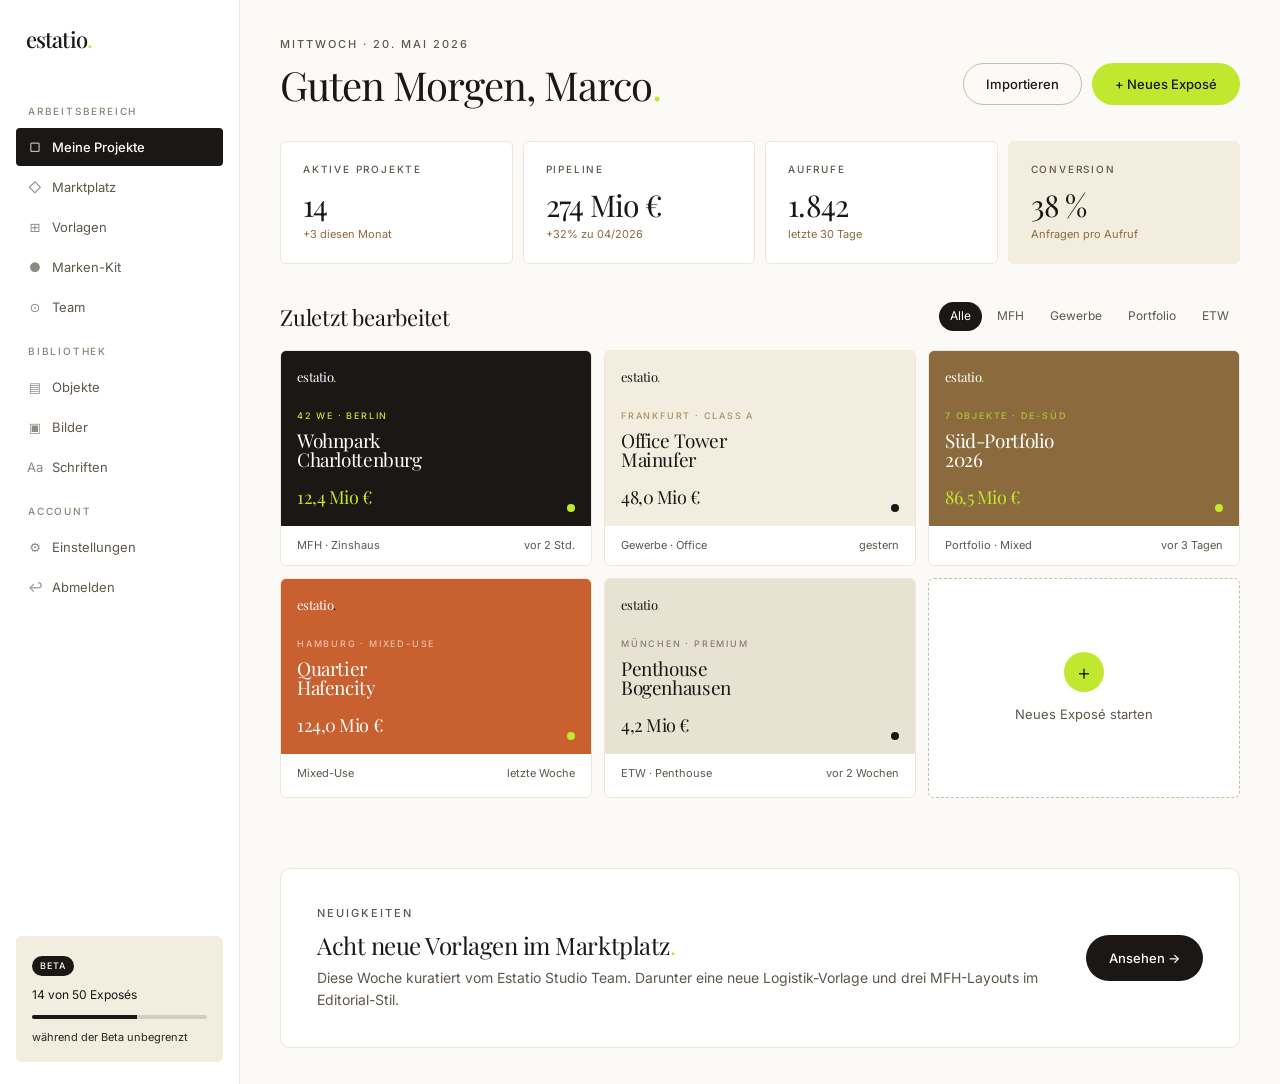
==== commit 8d162215: "Add files via upload" ====
--- a/dashboard.html
+++ b/dashboard.html
@@ -63,7 +63,7 @@
       <span class="upgrade-tag">Beta</span>
       <div class="quota">14 von 50 Exposés</div>
       <div class="quota-bar"><div class="quota-fill"></div></div>
-      <div style="font-size: 11px; color: var(--slate); font-family: var(--serif); font-style: italic;">während der Beta unbegrenzt</div>
+      <div style="font-size: 11px; color: var(--ink-soft);">während der Beta unbegrenzt</div>
     </div>
   </aside>
 
@@ -84,22 +84,22 @@
       <div class="stat">
         <div class="stat-label">Aktive Projekte</div>
         <div class="stat-value">14</div>
-        <div class="stat-trend">— diesen Monat</div>
+        <div class="stat-trend">+3 diesen Monat</div>
       </div>
       <div class="stat">
         <div class="stat-label">Pipeline</div>
         <div class="stat-value">274 Mio €</div>
-        <div class="stat-trend">— 32% mehr als 04/2026</div>
+        <div class="stat-trend">+32% zu 04/2026</div>
       </div>
       <div class="stat">
         <div class="stat-label">Aufrufe</div>
         <div class="stat-value">1.842</div>
-        <div class="stat-trend">— letzte 30 Tage</div>
+        <div class="stat-trend">letzte 30 Tage</div>
       </div>
       <div class="stat cream">
         <div class="stat-label">Conversion</div>
         <div class="stat-value">38 %</div>
-        <div class="stat-trend">— Anfragen pro Aufruf</div>
+        <div class="stat-trend">Anfragen pro Aufruf</div>
       </div>
     </div>
 
@@ -119,7 +119,7 @@
       <div class="project-card">
         <div class="project-preview ink">
           <div style="font-family: var(--serif); font-size: 13px; letter-spacing: -0.04em;">estatio<span class="lime-dot">.</span></div>
-          <div style="margin-top: 24px;">
+          <div style="margin-top: 22px;">
             <div class="project-tag">42 WE · Berlin</div>
             <div class="project-title" style="margin-top: 8px;">Wohnpark<br/>Charlottenburg</div>
           </div>
@@ -130,14 +130,14 @@
         </div>
         <div class="project-meta">
           <span>MFH · Zinshaus</span>
-          <span class="date">vor 2 Std.</span>
+          <span>vor 2 Std.</span>
         </div>
       </div>
 
       <div class="project-card">
         <div class="project-preview cream">
           <div style="font-family: var(--serif); font-size: 13px; letter-spacing: -0.04em;">estatio<span style="color: var(--bronze);">.</span></div>
-          <div style="margin-top: 24px;">
+          <div style="margin-top: 22px;">
             <div class="project-tag" style="color: var(--bronze);">Frankfurt · Class A</div>
             <div class="project-title" style="margin-top: 8px;">Office Tower<br/>Mainufer</div>
           </div>
@@ -148,14 +148,14 @@
         </div>
         <div class="project-meta">
           <span>Gewerbe · Office</span>
-          <span class="date">gestern</span>
+          <span>gestern</span>
         </div>
       </div>
 
       <div class="project-card">
         <div class="project-preview bronze">
           <div style="font-family: var(--serif); font-size: 13px; letter-spacing: -0.04em;">estatio<span class="lime-dot">.</span></div>
-          <div style="margin-top: 24px;">
+          <div style="margin-top: 22px;">
             <div class="project-tag" style="color: var(--lime);">7 Objekte · DE-Süd</div>
             <div class="project-title" style="margin-top: 8px;">Süd-Portfolio<br/>2026</div>
           </div>
@@ -166,14 +166,14 @@
         </div>
         <div class="project-meta">
           <span>Portfolio · Mixed</span>
-          <span class="date">vor 3 Tagen</span>
+          <span>vor 3 Tagen</span>
         </div>
       </div>
 
       <div class="project-card">
         <div class="project-preview terracotta">
           <div style="font-family: var(--serif); font-size: 13px; letter-spacing: -0.04em;">estatio<span style="color: var(--ink);">.</span></div>
-          <div style="margin-top: 24px;">
+          <div style="margin-top: 22px;">
             <div class="project-tag" style="color: rgba(255,255,255,0.85);">Hamburg · Mixed-Use</div>
             <div class="project-title" style="margin-top: 8px;">Quartier<br/>Hafencity</div>
           </div>
@@ -184,14 +184,14 @@
         </div>
         <div class="project-meta">
           <span>Mixed-Use</span>
-          <span class="date">letzte Woche</span>
+          <span>letzte Woche</span>
         </div>
       </div>
 
       <div class="project-card">
         <div class="project-preview linen">
           <div style="font-family: var(--serif); font-size: 13px; letter-spacing: -0.04em;">estatio<span class="lime-dot">.</span></div>
-          <div style="margin-top: 24px;">
+          <div style="margin-top: 22px;">
             <div class="project-tag" style="color: var(--slate);">München · Premium</div>
             <div class="project-title" style="margin-top: 8px;">Penthouse<br/>Bogenhausen</div>
           </div>
@@ -202,7 +202,7 @@
         </div>
         <div class="project-meta">
           <span>ETW · Penthouse</span>
-          <span class="date">vor 2 Wochen</span>
+          <span>vor 2 Wochen</span>
         </div>
       </div>
 
@@ -215,7 +215,7 @@
 
     <div class="dashboard-callout">
       <div>
-        <span class="eyebrow" style="margin-bottom: 12px; display: block;">Neuigkeiten</span>
+        <span class="eyebrow" style="margin-bottom: 10px; display: block;">Neuigkeiten</span>
         <h3>Acht neue Vorlagen im Marktplatz<span class="lime-dot">.</span></h3>
         <p>Diese Woche kuratiert vom Estatio Studio Team. Darunter eine neue Logistik-Vorlage und drei MFH-Layouts im Editorial-Stil.</p>
       </div>
--- a/styles.css
+++ b/styles.css
@@ -1,43 +1,32 @@
-/* Estatio Design System v2 — Premium Editorial */
-
-/* Wir laden zwei Schriften: 
-   - Playfair Display als bester frei verfügbarer Ersatz für GT Sectra (kantig, dramatisch, Serif-Display)
-   - Inter für UI-Body (sauber, neutral, lesbar)
-   GT Sectra selbst ist eine kommerzielle Lizenz von Grilli Type. Playfair Display Pro 
-   ist der nächstgelegene kostenlose Google Font mit demselben kantigen Charakter. */
-
-@import url('https://fonts.googleapis.com/css2?family=Playfair+Display:ital,wght@0,400;0,500;0,600;1,400&family=Inter:wght@400;500;600&display=swap');
+/* Estatio Design System v3 — Refined */
+
+@import url('https://fonts.googleapis.com/css2?family=Playfair+Display:ital,wght@0,400;0,500;1,400&family=Inter:wght@400;500;600&display=swap');
 
 :root {
-  /* Kernfarben — wärmer, edler, weniger Tech */
-  --ink: #1A1714;           /* warmes Tiefbraun statt hartes Schwarz */
+  /* Hintergrund deutlich neutraler — fast weiß mit minimalem Warm-Ton */
+  --ink: #1A1714;
   --ink-soft: #2A2622;
-  --ink-deep: #0F0D0B;      /* nur für absolute Kontraste */
   
   --paper: #FFFFFF;
-  --bone: #F7F4ED;          /* wärmer als vorher, Richtung Naturpapier */
-  --cream: #EDE7D8;         /* warmer Akzent-Cream */
-  --linen: #E8E2D2;         /* mittlerer Cream-Ton für Cards */
+  --bone: #FBFAF6;
+  --cream: #F2EDDF;
+  --linen: #E8E2D2;
   
-  --border: #DDD7C7;        /* Border in Cream-Familie statt grau */
-  --border-soft: #ECE6D6;
-  --border-strong: #BDB5A1;
+  --border: #ECE7D9;
+  --border-strong: #C5BDA8;
   
-  --slate: #6B6259;         /* warmer Grauton statt kühl */
+  --slate: #5F574E;
   --slate-light: #8E8478;
   --mute: #B5AC9E;
   
-  /* Akzentfarben — Limette bleibt aber wird unterstützt durch Bronze */
   --lime: #BFE82E;
   --lime-dark: #A8CE25;
-  --bronze: #8B6B3D;        /* neuer Premium-Akzent */
-  --terracotta: #C8602F;    /* warmer Akzent statt Persimmon */
+  --bronze: #8B6B3D;
+  --terracotta: #C8602F;
   
-  /* Typografie */
-  --serif: 'Playfair Display', 'GT Sectra', Georgia, 'Times New Roman', serif;
+  --serif: 'Playfair Display', Georgia, serif;
   --sans: 'Inter', -apple-system, system-ui, sans-serif;
   
-  /* Radien — weniger pillig, mehr architektonisch */
   --r-sm: 4px;
   --r-md: 6px;
   --r-lg: 10px;
@@ -49,7 +38,6 @@
 }
 
 * { box-sizing: border-box; margin: 0; padding: 0; }
-
 html { scroll-behavior: smooth; }
 
 body {
@@ -64,74 +52,43 @@
 
 a { color: inherit; text-decoration: none; }
 img { max-width: 100%; display: block; }
-
-button {
-  font-family: inherit;
-  font-size: inherit;
-  cursor: pointer;
-  border: none;
-  background: none;
-  color: inherit;
-}
-
-input, textarea, select {
-  font-family: inherit;
-  font-size: inherit;
-  color: inherit;
-}
+button { font-family: inherit; font-size: inherit; cursor: pointer; border: none; background: none; color: inherit; }
+input, textarea, select { font-family: inherit; font-size: inherit; color: inherit; }
 
 /* ===== Typography ===== */
 
 .serif { font-family: var(--serif); }
-.italic { font-style: italic; font-family: var(--serif); }
 
 .eyebrow {
   font-size: 11px;
-  letter-spacing: 2.2px;
+  letter-spacing: 2px;
   text-transform: uppercase;
   color: var(--slate);
   font-weight: 500;
   font-family: var(--sans);
 }
 
-.eyebrow-serif {
-  font-family: var(--serif);
-  font-style: italic;
-  font-size: 14px;
-  color: var(--slate);
-  letter-spacing: 0.01em;
-  font-weight: 400;
-}
-
-/* Editorial display sizes - dramatischer, mehr Range */
-.display-xxl {
-  font-family: var(--serif);
-  font-size: clamp(56px, 9vw, 128px);
-  line-height: 0.88;
-  letter-spacing: -0.035em;
-  font-weight: 400;
-}
-
+/* Display sizes — deutlich runter, max 80px */
 .display-xl {
   font-family: var(--serif);
-  font-size: clamp(48px, 7vw, 88px);
-  line-height: 0.92;
+  font-size: clamp(44px, 6vw, 80px);
+  line-height: 0.96;
   letter-spacing: -0.03em;
   font-weight: 400;
 }
 
 .display-lg {
   font-family: var(--serif);
-  font-size: clamp(36px, 5vw, 60px);
-  line-height: 0.98;
+  font-size: clamp(34px, 4.5vw, 56px);
+  line-height: 1;
   letter-spacing: -0.025em;
   font-weight: 400;
 }
 
 .display-md {
   font-family: var(--serif);
-  font-size: clamp(28px, 3.5vw, 40px);
-  line-height: 1.05;
+  font-size: clamp(26px, 3vw, 36px);
+  line-height: 1.1;
   letter-spacing: -0.02em;
   font-weight: 400;
 }
@@ -139,7 +96,7 @@
 .display-sm {
   font-family: var(--serif);
   font-size: clamp(22px, 2.5vw, 28px);
-  line-height: 1.1;
+  line-height: 1.15;
   letter-spacing: -0.015em;
   font-weight: 400;
 }
@@ -149,33 +106,27 @@
 /* ===== Layout ===== */
 
 .container {
-  max-width: 1320px;
+  max-width: 1280px;
   margin: 0 auto;
-  padding: 0 40px;
-}
-
-.container-narrow {
-  max-width: 960px;
-  margin: 0 auto;
-  padding: 0 40px;
-}
-
-/* ===== Nav ===== */
+  padding: 0 32px;
+}
+
+/* ===== Nav — wieder weiß wie v1 ===== */
 
 .nav {
   position: sticky;
   top: 0;
   z-index: 50;
-  background: rgba(247, 244, 237, 0.85);
+  background: rgba(255, 255, 255, 0.92);
   backdrop-filter: saturate(180%) blur(20px);
   -webkit-backdrop-filter: saturate(180%) blur(20px);
   border-bottom: 0.5px solid var(--border);
 }
 
 .nav-inner {
-  max-width: 1320px;
+  max-width: 1280px;
   margin: 0 auto;
-  padding: 18px 40px;
+  padding: 16px 32px;
   display: flex;
   align-items: center;
   justify-content: space-between;
@@ -191,7 +142,7 @@
 
 .nav-links {
   display: flex;
-  gap: 36px;
+  gap: 32px;
   align-items: center;
 }
 
@@ -203,7 +154,7 @@
 }
 
 .nav-links a:hover { color: var(--ink); }
-.nav-links a.active { color: var(--ink); }
+.nav-links a.active { color: var(--ink); font-weight: 500; }
 
 .nav-cta {
   display: flex;
@@ -225,69 +176,38 @@
   cursor: pointer;
   border: 0.5px solid transparent;
   white-space: nowrap;
-  letter-spacing: 0.005em;
-}
-
-.btn-primary {
-  background: var(--lime);
-  color: var(--ink);
-}
-.btn-primary:hover {
-  background: var(--lime-dark);
-  transform: translateY(-1px);
-}
-
-.btn-dark {
-  background: var(--ink);
-  color: var(--paper);
-}
-.btn-dark:hover {
-  background: var(--ink-soft);
-  transform: translateY(-1px);
-}
-
-.btn-ghost {
-  background: transparent;
-  border-color: var(--border-strong);
-  color: var(--ink);
-}
-.btn-ghost:hover {
-  background: var(--paper);
-  border-color: var(--ink);
-}
-
-.btn-text {
-  padding: 8px 0;
-  color: var(--ink);
-  font-size: 13px;
-  font-weight: 500;
-  border-radius: 0;
-}
-
-.btn-lg {
-  padding: 15px 28px;
-  font-size: 14px;
-}
+}
+
+.btn-primary { background: var(--lime); color: var(--ink); }
+.btn-primary:hover { background: var(--lime-dark); transform: translateY(-1px); }
+
+.btn-dark { background: var(--ink); color: var(--paper); }
+.btn-dark:hover { background: var(--ink-soft); transform: translateY(-1px); }
+
+.btn-ghost { background: transparent; border-color: var(--border-strong); color: var(--ink); }
+.btn-ghost:hover { background: var(--paper); border-color: var(--ink); }
+
+.btn-text { padding: 8px 0; color: var(--ink); font-size: 13px; font-weight: 500; border-radius: 0; }
+
+.btn-lg { padding: 14px 26px; font-size: 14px; }
+
+.btn-full { width: 100%; justify-content: center; padding: 13px 24px; font-size: 14px; }
 
 /* ===== Hero ===== */
 
-.hero {
-  padding: 100px 0 80px;
-  position: relative;
-  overflow: hidden;
-}
+.hero { padding: 80px 0 70px; }
 
 .hero-tag {
   display: inline-flex;
   align-items: center;
   gap: 10px;
-  padding: 7px 16px 7px 10px;
+  padding: 7px 16px;
   background: var(--paper);
   border: 0.5px solid var(--border);
   border-radius: var(--r-pill);
   font-size: 12px;
   color: var(--slate);
-  margin-bottom: 40px;
+  margin-bottom: 36px;
   font-weight: 500;
 }
 
@@ -296,27 +216,19 @@
   height: 8px;
   border-radius: 50%;
   background: var(--lime);
-  display: inline-block;
-}
-
-.hero-grid {
-  display: grid;
-  grid-template-columns: 1.4fr 1fr;
-  gap: 80px;
-  align-items: end;
-}
-
-.hero-left .display-xl {
-  margin-bottom: 32px;
+}
+
+.hero-headline {
+  max-width: 920px;
+  margin-bottom: 28px;
 }
 
 .hero-sub {
-  max-width: 480px;
+  max-width: 540px;
   font-size: 17px;
   line-height: 1.55;
   color: var(--slate);
-  margin-bottom: 44px;
-  font-weight: 400;
+  margin-bottom: 40px;
 }
 
 .hero-actions {
@@ -329,65 +241,18 @@
 .hero-actions .meta {
   font-size: 12px;
   color: var(--slate-light);
-  margin-left: 12px;
-  font-style: italic;
-  font-family: var(--serif);
-}
-
-.hero-right {
-  position: relative;
-}
-
-.hero-quote {
-  border-left: 1.5px solid var(--ink);
-  padding-left: 24px;
-  margin-bottom: 32px;
-}
-
-.hero-quote-text {
-  font-family: var(--serif);
-  font-style: italic;
-  font-size: 22px;
-  line-height: 1.35;
-  letter-spacing: -0.01em;
-  color: var(--ink);
-  font-weight: 400;
-}
-
-.hero-quote-meta {
-  margin-top: 14px;
-  font-size: 12px;
-  color: var(--slate);
-  letter-spacing: 0.04em;
-}
-
-/* ===== Editorial showcase row ===== */
+  margin-left: 8px;
+}
+
+/* ===== Showcase — wieder klein und dreispaltig ===== */
 
 .showcase-wrapper {
-  margin-top: 100px;
-  padding-top: 60px;
-  border-top: 0.5px solid var(--border);
-}
-
-.showcase-header {
-  display: flex;
-  justify-content: space-between;
-  align-items: end;
-  margin-bottom: 40px;
-  flex-wrap: wrap;
-  gap: 20px;
-}
-
-.showcase-header .editorial-meta {
-  font-family: var(--serif);
-  font-style: italic;
-  font-size: 16px;
-  color: var(--slate);
+  margin-top: 70px;
 }
 
 .showcase {
   display: grid;
-  grid-template-columns: 1.4fr 1fr 0.9fr;
+  grid-template-columns: 1.2fr 1fr 0.85fr;
   gap: 14px;
 }
 
@@ -404,59 +269,40 @@
 
 .expo-preview {
   aspect-ratio: 0.78;
-  padding: 28px;
+  padding: 22px;
   position: relative;
   overflow: hidden;
 }
 
-.expo-preview.ink {
-  background: var(--ink);
-  color: var(--paper);
-}
-
-.expo-preview.cream {
-  background: var(--cream);
-  color: var(--ink);
-}
-
-.expo-preview.bronze {
-  background: var(--bronze);
-  color: var(--paper);
-}
-
-.expo-preview.terracotta {
-  background: var(--terracotta);
-  color: var(--paper);
-}
-
-.expo-preview.lime {
-  background: var(--lime);
-  color: var(--ink);
-}
+.expo-preview.ink { background: var(--ink); color: var(--paper); }
+.expo-preview.cream { background: var(--cream); color: var(--ink); }
+.expo-preview.bronze { background: var(--bronze); color: var(--paper); }
+.expo-preview.terracotta { background: var(--terracotta); color: var(--paper); }
+.expo-preview.lime { background: var(--lime); color: var(--ink); }
 
 .expo-mini-logo {
   font-family: var(--serif);
-  font-size: 15px;
+  font-size: 14px;
   letter-spacing: -0.04em;
-  margin-bottom: 56px;
+  margin-bottom: 40px;
   font-weight: 500;
 }
 
 .expo-eyebrow {
   font-size: 9px;
-  letter-spacing: 2.2px;
-  text-transform: uppercase;
+  letter-spacing: 2px;
+  text-transform: uppercase;
+  margin-bottom: 10px;
+  opacity: 0.75;
+  font-weight: 500;
+}
+
+.expo-title {
+  font-family: var(--serif);
+  font-size: 26px;
+  line-height: 0.96;
+  letter-spacing: -0.025em;
   margin-bottom: 14px;
-  opacity: 0.7;
-  font-weight: 500;
-}
-
-.expo-title {
-  font-family: var(--serif);
-  font-size: 32px;
-  line-height: 0.95;
-  letter-spacing: -0.025em;
-  margin-bottom: 16px;
   font-weight: 400;
 }
 
@@ -464,16 +310,15 @@
   font-size: 11px;
   line-height: 1.55;
   opacity: 0.75;
-  font-family: var(--serif);
-  font-style: italic;
+  font-family: var(--sans);
 }
 
 .expo-footer {
   position: absolute;
-  bottom: 28px;
-  left: 28px;
-  right: 28px;
-  padding-top: 16px;
+  bottom: 22px;
+  left: 22px;
+  right: 22px;
+  padding-top: 14px;
   border-top: 0.5px solid rgba(255,255,255,0.15);
   display: flex;
   justify-content: space-between;
@@ -481,107 +326,80 @@
 }
 
 .expo-preview.cream .expo-footer,
-.expo-preview.lime .expo-footer {
-  border-top-color: rgba(26,23,20,0.15);
-}
+.expo-preview.lime .expo-footer { border-top-color: rgba(26,23,20,0.15); }
 
 .expo-price-label {
-  font-size: 8px;
-  letter-spacing: 2px;
+  font-size: 9px;
+  letter-spacing: 1.8px;
   text-transform: uppercase;
   opacity: 0.65;
-  margin-bottom: 6px;
+  margin-bottom: 5px;
   font-weight: 500;
 }
 
 .expo-price {
   font-family: var(--serif);
-  font-size: 24px;
+  font-size: 21px;
   letter-spacing: -0.025em;
   line-height: 1;
   font-weight: 400;
 }
 
-.expo-meta-row {
-  padding: 14px 18px;
-  display: flex;
-  justify-content: space-between;
-  font-size: 11px;
-  color: var(--slate);
-}
-
-.expo-meta-row .ref {
-  font-family: var(--serif);
-  font-style: italic;
-}
-
 /* ===== Sections ===== */
 
-.section {
-  padding: 120px 0;
-}
-
-.section-tight {
-  padding: 80px 0;
-}
+.section { padding: 100px 0; }
 
 .section-heading {
-  margin-bottom: 70px;
-  max-width: 760px;
+  margin-bottom: 60px;
+  max-width: 720px;
 }
 
 .section-heading .eyebrow {
   display: block;
-  margin-bottom: 18px;
+  margin-bottom: 16px;
 }
 
 .section-sub {
   font-size: 17px;
   line-height: 1.55;
   color: var(--slate);
-  margin-top: 24px;
+  margin-top: 22px;
   max-width: 540px;
-  font-weight: 400;
-}
-
-/* ===== Feature grid - editorial style ===== */
+}
+
+/* ===== Features ===== */
 
 .features {
   display: grid;
   grid-template-columns: repeat(3, 1fr);
-  gap: 0;
-  border-top: 0.5px solid var(--border);
-  border-bottom: 0.5px solid var(--border);
+  gap: 1px;
+  background: var(--border);
+  border: 0.5px solid var(--border);
+  border-radius: var(--r-lg);
+  overflow: hidden;
 }
 
 .feature {
-  padding: 48px 36px 48px 0;
-  border-right: 0.5px solid var(--border);
-  position: relative;
-}
-
-.feature:nth-child(3n) { border-right: none; padding-right: 0; }
-.feature:nth-child(n+4) { border-top: 0.5px solid var(--border); padding-top: 48px; }
-.feature:nth-child(3n+1) { padding-left: 0; }
-.feature:nth-child(3n+2) { padding-left: 36px; }
-.feature:nth-child(3n) { padding-left: 36px; }
+  background: var(--paper);
+  padding: 36px 32px;
+}
 
 .feature-num {
-  font-family: var(--serif);
-  font-style: italic;
-  font-size: 14px;
+  font-size: 12px;
+  letter-spacing: 2px;
+  text-transform: uppercase;
   color: var(--bronze);
-  margin-bottom: 28px;
-  letter-spacing: 0.02em;
+  margin-bottom: 24px;
+  font-weight: 500;
 }
 
 .feature h3 {
   font-family: var(--serif);
-  font-size: 26px;
+  font-size: 22px;
   letter-spacing: -0.015em;
   font-weight: 400;
-  margin-bottom: 14px;
-  line-height: 1.1;
+  margin-bottom: 12px;
+  line-height: 1.15;
   color: var(--ink);
 }
 
@@ -591,41 +409,33 @@
   color: var(--slate);
 }
 
-/* ===== How it works ===== */
+/* ===== Steps ===== */
 
 .steps {
   display: grid;
   grid-template-columns: repeat(3, 1fr);
-  gap: 0;
+  gap: 32px;
   margin-top: 50px;
 }
 
-.step {
-  position: relative;
-  padding: 0 36px 0 0;
-  border-right: 0.5px solid var(--border);
-}
-
-.step:last-child { border-right: none; padding-right: 0; }
-.step:nth-child(n+2) { padding-left: 36px; }
+.step { padding: 0; }
 
 .step-num {
   font-family: var(--serif);
-  font-style: italic;
-  font-size: 64px;
+  font-size: 56px;
   line-height: 1;
   color: var(--ink);
-  margin-bottom: 28px;
+  margin-bottom: 24px;
   letter-spacing: -0.03em;
 }
 
 .step h4 {
   font-family: var(--serif);
-  font-size: 26px;
+  font-size: 24px;
   letter-spacing: -0.015em;
   font-weight: 400;
-  margin-bottom: 12px;
-  line-height: 1.1;
+  margin-bottom: 10px;
+  line-height: 1.15;
 }
 
 .step p {
@@ -640,7 +450,7 @@
   display: flex;
   flex-wrap: wrap;
   gap: 8px;
-  margin-top: 40px;
+  margin-top: 36px;
 }
 
 .asset-pill {
@@ -652,25 +462,21 @@
   color: var(--ink);
   display: inline-flex;
   align-items: center;
-  gap: 10px;
+  gap: 8px;
   transition: all 0.15s;
 }
 
-.asset-pill:hover {
-  border-color: var(--ink);
-}
+.asset-pill:hover { border-color: var(--ink); }
 
 .asset-pill .count {
   font-size: 11px;
   color: var(--slate-light);
-  font-family: var(--serif);
-  font-style: italic;
-}
-
-/* ===== Editorial quote section ===== */
+}
+
+/* ===== Editorial quote — der EINE Italic-Moment auf der Seite ===== */
 
 .editorial-quote {
-  padding: 120px 0;
+  padding: 110px 0;
   background: var(--paper);
   border-top: 0.5px solid var(--border);
   border-bottom: 0.5px solid var(--border);
@@ -686,70 +492,55 @@
 .editorial-quote-text {
   font-family: var(--serif);
   font-style: italic;
-  font-size: clamp(28px, 4vw, 48px);
-  line-height: 1.2;
-  letter-spacing: -0.02em;
+  font-size: clamp(26px, 3.5vw, 40px);
+  line-height: 1.25;
+  letter-spacing: -0.015em;
   color: var(--ink);
   font-weight: 400;
 }
 
 .editorial-quote-meta {
-  margin-top: 32px;
+  margin-top: 28px;
   font-size: 12px;
   letter-spacing: 2px;
   text-transform: uppercase;
   color: var(--slate);
-}
-
-/* ===== Big CTA - warmer ===== */
+  font-weight: 500;
+}
+
+/* ===== CTA Band ===== */
 
 .cta-band {
   background: var(--ink);
   color: var(--paper);
   border-radius: var(--r-lg);
-  padding: 100px 70px;
-  margin: 80px 0;
+  padding: 80px 60px;
+  margin: 60px 0;
   display: grid;
   grid-template-columns: 1.3fr 1fr;
   gap: 60px;
   align-items: center;
-  position: relative;
-  overflow: hidden;
-}
-
-.cta-band::before {
-  content: '';
-  position: absolute;
-  top: -60%;
-  right: -10%;
-  width: 600px;
-  height: 600px;
-  background: radial-gradient(circle, rgba(191, 232, 46, 0.12), transparent 70%);
-  pointer-events: none;
 }
 
 .cta-band h2 {
   font-family: var(--serif);
-  font-size: clamp(36px, 4vw, 60px);
-  line-height: 0.98;
+  font-size: clamp(34px, 4vw, 52px);
+  line-height: 1;
   letter-spacing: -0.025em;
   font-weight: 400;
-  position: relative;
 }
 
 .cta-band p {
   font-size: 16px;
   line-height: 1.6;
   color: rgba(255,255,255,0.7);
-  margin-bottom: 32px;
-  position: relative;
+  margin-bottom: 28px;
 }
 
 .cta-actions {
   display: flex;
-  gap: 12px;
+  gap: 10px;
   flex-wrap: wrap;
-  position: relative;
 }
 
 .btn-cta-ghost {
@@ -757,14 +548,12 @@
   border: 0.5px solid rgba(255,255,255,0.3);
   color: var(--paper);
 }
-.btn-cta-ghost:hover {
-  border-color: rgba(255,255,255,0.6);
-}
+.btn-cta-ghost:hover { border-color: rgba(255,255,255,0.7); }
 
 /* ===== Footer ===== */
 
 .footer {
-  padding: 100px 0 48px;
+  padding: 80px 0 40px;
   border-top: 0.5px solid var(--border);
   background: var(--paper);
 }
@@ -772,25 +561,21 @@
 .footer-grid {
   display: grid;
   grid-template-columns: 1.5fr 1fr 1fr 1fr;
-  gap: 80px;
-  margin-bottom: 80px;
+  gap: 60px;
+  margin-bottom: 60px;
 }
 
 .footer-brand .logo {
-  font-size: 32px;
+  font-size: 28px;
   display: block;
-  margin-bottom: 18px;
+  margin-bottom: 14px;
 }
 
 .footer-tag {
-  font-family: var(--serif);
-  font-style: italic;
-  font-size: 20px;
-  line-height: 1.3;
-  letter-spacing: -0.005em;
-  color: var(--ink);
-  max-width: 280px;
-  font-weight: 400;
+  font-size: 15px;
+  line-height: 1.4;
+  color: var(--slate);
+  max-width: 260px;
 }
 
 .footer h5 {
@@ -799,48 +584,40 @@
   text-transform: uppercase;
   color: var(--slate);
   font-weight: 500;
-  margin-bottom: 22px;
+  margin-bottom: 20px;
 }
 
 .footer ul { list-style: none; }
-.footer li { margin-bottom: 12px; }
-.footer a {
-  font-size: 14px;
-  color: var(--slate);
-  transition: color 0.15s;
-}
+.footer li { margin-bottom: 10px; }
+.footer a { font-size: 13px; color: var(--slate); transition: color 0.15s; }
 .footer a:hover { color: var(--ink); }
 
 .footer-bottom {
-  padding-top: 36px;
+  padding-top: 32px;
   border-top: 0.5px solid var(--border);
   display: flex;
   justify-content: space-between;
   font-size: 12px;
   color: var(--slate-light);
-  font-family: var(--serif);
-  font-style: italic;
 }
 
 /* ===== Marketplace ===== */
 
-.marketplace-header {
-  padding: 80px 0 50px;
-}
+.marketplace-header { padding: 60px 0 40px; }
 
 .marketplace-headline-row {
   display: flex;
   justify-content: space-between;
   align-items: end;
-  margin-bottom: 28px;
+  margin-bottom: 24px;
   flex-wrap: wrap;
-  gap: 24px;
+  gap: 20px;
 }
 
 .filter-bar {
   display: flex;
   gap: 6px;
-  margin-bottom: 40px;
+  margin-bottom: 32px;
   flex-wrap: wrap;
   align-items: center;
 }
@@ -858,16 +635,12 @@
 }
 
 .filter-pill:hover { border-color: var(--ink); color: var(--ink); }
-.filter-pill.active {
-  background: var(--ink);
-  color: var(--paper);
-  border-color: var(--ink);
-}
+.filter-pill.active { background: var(--ink); color: var(--paper); border-color: var(--ink); }
 
 .template-grid {
   display: grid;
   grid-template-columns: repeat(3, 1fr);
-  gap: 18px;
+  gap: 16px;
 }
 
 .template-card {
@@ -886,48 +659,32 @@
 }
 
 .template-preview {
-  height: 240px;
-  padding: 22px;
+  height: 220px;
+  padding: 20px;
   position: relative;
   overflow: hidden;
 }
 
 .template-badge {
   position: absolute;
-  top: 14px;
-  right: 14px;
-  padding: 5px 11px;
+  top: 12px;
+  right: 12px;
+  padding: 4px 10px;
   border-radius: var(--r-pill);
   font-size: 10px;
   font-weight: 500;
   letter-spacing: 0.4px;
-  display: inline-flex;
-  align-items: center;
-  gap: 4px;
-}
-
-.template-badge.studio {
-  background: var(--lime);
-  color: var(--ink);
-}
-
-.template-badge.verified {
-  background: rgba(255,255,255,0.9);
-  color: var(--slate);
-}
-
-.template-badge.new {
-  background: var(--ink);
-  color: var(--paper);
-}
-
-.template-info {
-  padding: 18px;
-}
+}
+
+.template-badge.studio { background: var(--lime); color: var(--ink); }
+.template-badge.verified { background: rgba(255,255,255,0.92); color: var(--slate); }
+.template-badge.new { background: var(--ink); color: var(--paper); }
+
+.template-info { padding: 16px; }
 
 .template-info h4 {
   font-family: var(--serif);
-  font-size: 19px;
+  font-size: 18px;
   letter-spacing: -0.015em;
   font-weight: 400;
   margin-bottom: 6px;
@@ -939,9 +696,7 @@
   gap: 8px;
   font-size: 11px;
   color: var(--slate);
-  margin-bottom: 14px;
-  font-family: var(--serif);
-  font-style: italic;
+  margin-bottom: 12px;
 }
 
 .author-avatar {
@@ -955,27 +710,24 @@
   display: flex;
   align-items: center;
   justify-content: center;
-  font-family: var(--sans);
-  font-style: normal;
 }
 
 .template-action {
-  padding: 9px 0;
+  padding: 8px 0;
   background: var(--bone);
   border: 0.5px solid var(--border);
   border-radius: var(--r-pill);
   font-size: 11px;
   font-weight: 500;
   text-align: center;
-  letter-spacing: 0.4px;
-}
-
-/* ===== Pricing - REDESIGNED freundlicher ===== */
+}
+
+/* ===== Pricing ===== */
 
 .pricing-hero {
   text-align: center;
-  max-width: 760px;
-  margin: 0 auto 50px;
+  max-width: 720px;
+  margin: 0 auto 40px;
 }
 
 .pricing-toggle {
@@ -985,11 +737,13 @@
   border: 0.5px solid var(--border);
   border-radius: var(--r-pill);
   padding: 4px;
-  margin: 0 auto 50px;
-}
+  margin: 30px auto 50px;
+}
+
+.pricing-toggle-wrap { text-align: center; }
 
 .pricing-toggle-option {
-  padding: 9px 20px;
+  padding: 8px 18px;
   font-size: 12px;
   color: var(--slate);
   border-radius: var(--r-pill);
@@ -997,14 +751,9 @@
   cursor: pointer;
 }
 
-.pricing-toggle-option.active {
-  background: var(--ink);
-  color: var(--paper);
-}
+.pricing-toggle-option.active { background: var(--ink); color: var(--paper); }
 
 .pricing-toggle-save {
-  font-family: var(--serif);
-  font-style: italic;
   color: var(--bronze);
   margin-left: 6px;
   font-size: 11px;
@@ -1013,58 +762,44 @@
 .pricing-grid {
   display: grid;
   grid-template-columns: repeat(3, 1fr);
-  gap: 20px;
-  margin-top: 20px;
+  gap: 16px;
 }
 
 .pricing-card {
   background: var(--paper);
   border: 0.5px solid var(--border);
   border-radius: var(--r-lg);
-  padding: 44px 36px;
+  padding: 40px 32px;
   position: relative;
   transition: all 0.2s ease;
 }
 
-.pricing-card:hover {
-  border-color: var(--ink);
-  transform: translateY(-2px);
-}
-
-/* Pro Card — jetzt CREAM statt schwarz, viel freundlicher */
+.pricing-card:hover { border-color: var(--ink); transform: translateY(-2px); }
+
 .pricing-card.featured {
   background: var(--cream);
   border-color: var(--ink);
   border-width: 1px;
-  color: var(--ink);
-  transform: scale(1.02);
-}
-
-.pricing-card.featured:hover {
-  transform: scale(1.02) translateY(-2px);
 }
 
 .pricing-tag {
   display: inline-block;
-  padding: 5px 11px;
+  padding: 4px 10px;
   background: var(--ink);
   color: var(--paper);
   border-radius: var(--r-pill);
   font-size: 10px;
   font-weight: 500;
   letter-spacing: 0.8px;
-  margin-bottom: 24px;
-  text-transform: uppercase;
-}
-
-.pricing-card.featured .pricing-tag {
-  background: var(--lime);
-  color: var(--ink);
-}
+  margin-bottom: 22px;
+  text-transform: uppercase;
+}
+
+.pricing-card.featured .pricing-tag { background: var(--lime); color: var(--ink); }
 
 .pricing-name {
   font-family: var(--serif);
-  font-size: 32px;
+  font-size: 28px;
   letter-spacing: -0.02em;
   margin-bottom: 6px;
   font-weight: 400;
@@ -1073,54 +808,35 @@
 .price-label {
   font-size: 13px;
   color: var(--slate);
-  margin-bottom: 32px;
-  font-family: var(--serif);
-  font-style: italic;
-}
-
-.pricing-card.featured .price-label {
-  color: var(--ink-soft);
+  margin-bottom: 28px;
 }
 
 .price-amount {
   font-family: var(--serif);
-  font-size: 64px;
+  font-size: 52px;
   letter-spacing: -0.035em;
   line-height: 1;
-  margin-bottom: 8px;
+  margin-bottom: 6px;
   font-weight: 400;
 }
 
 .price-period {
   font-size: 12px;
   color: var(--slate);
-  margin-bottom: 32px;
+  margin-bottom: 28px;
   letter-spacing: 0.04em;
-  font-family: var(--serif);
-  font-style: italic;
-}
-
-.pricing-card.featured .price-period {
-  color: var(--ink-soft);
 }
 
 .price-divider {
   height: 0.5px;
   background: var(--border);
-  margin: 32px 0;
-}
-
-.pricing-card.featured .price-divider {
-  background: rgba(26,23,20,0.15);
-}
-
-.price-features {
-  list-style: none;
-  margin: 0;
-}
+  margin: 28px 0;
+}
+
+.price-features { list-style: none; }
 
 .price-features li {
-  padding: 11px 0;
+  padding: 10px 0;
   font-size: 13px;
   color: var(--ink);
   display: flex;
@@ -1130,8 +846,8 @@
 }
 
 .check {
-  width: 16px;
-  height: 16px;
+  width: 15px;
+  height: 15px;
   border-radius: 50%;
   background: var(--lime);
   flex-shrink: 0;
@@ -1143,36 +859,26 @@
   position: absolute;
   left: 4px;
   top: 5px;
-  width: 6px;
+  width: 5px;
   height: 3px;
   border-left: 1.5px solid var(--ink);
   border-bottom: 1.5px solid var(--ink);
   transform: rotate(-45deg);
 }
 
-.btn-full {
-  width: 100%;
-  justify-content: center;
-  padding: 14px 24px;
-  font-size: 14px;
-  margin-top: 8px;
-}
-
 .pricing-footer {
   text-align: center;
-  margin-top: 80px;
-  padding-top: 60px;
+  margin-top: 70px;
+  padding-top: 50px;
   border-top: 0.5px solid var(--border);
 }
 
-.pricing-footer .editorial-meta {
-  font-family: var(--serif);
-  font-style: italic;
-  font-size: 18px;
-  color: var(--ink);
+.pricing-footer-text {
+  font-size: 15px;
+  color: var(--slate);
   max-width: 560px;
   margin: 16px auto 0;
-  line-height: 1.55;
+  line-height: 1.6;
 }
 
 /* ===== Auth pages ===== */
@@ -1187,105 +893,81 @@
   display: flex;
   align-items: center;
   justify-content: center;
-  padding: 60px;
+  padding: 50px;
   background: var(--bone);
 }
 
-.auth-form-inner {
-  width: 100%;
-  max-width: 400px;
-}
+.auth-form-inner { width: 100%; max-width: 400px; }
 
 .auth-side {
   background: var(--ink);
   color: var(--paper);
-  padding: 70px;
+  padding: 60px;
   display: flex;
   flex-direction: column;
   justify-content: space-between;
-  position: relative;
-  overflow: hidden;
-}
-
-.auth-side::before {
-  content: '';
-  position: absolute;
-  top: -200px;
-  right: -200px;
-  width: 500px;
-  height: 500px;
-  background: radial-gradient(circle, rgba(191, 232, 46, 0.08), transparent 70%);
 }
 
 .auth-side-headline {
   font-family: var(--serif);
-  font-size: 56px;
-  line-height: 0.96;
+  font-size: 48px;
+  line-height: 1;
   letter-spacing: -0.025em;
-  margin-top: 80px;
-  font-weight: 400;
-  position: relative;
+  margin-top: 60px;
+  font-weight: 400;
 }
 
 .auth-side-sub {
-  font-size: 16px;
+  font-size: 15px;
   color: rgba(255,255,255,0.65);
   line-height: 1.55;
-  margin-top: 24px;
+  margin-top: 22px;
   max-width: 380px;
-  position: relative;
 }
 
 .auth-quote {
   border-top: 0.5px solid rgba(255,255,255,0.15);
-  padding-top: 28px;
+  padding-top: 24px;
   font-family: var(--serif);
   font-style: italic;
-  font-size: 19px;
+  font-size: 18px;
   line-height: 1.4;
   color: rgba(255,255,255,0.92);
-  letter-spacing: -0.005em;
-  font-weight: 400;
-  position: relative;
+  font-weight: 400;
 }
 
 .auth-quote-meta {
-  margin-top: 18px;
+  margin-top: 16px;
   font-size: 11px;
   color: rgba(255,255,255,0.5);
-  font-family: var(--sans);
-  font-style: normal;
   letter-spacing: 1.5px;
   text-transform: uppercase;
+  font-weight: 500;
 }
 
 .auth-form-inner h1 {
   font-family: var(--serif);
-  font-size: 44px;
+  font-size: 40px;
   letter-spacing: -0.025em;
   line-height: 1;
-  margin-bottom: 14px;
+  margin-bottom: 12px;
   font-weight: 400;
 }
 
 .auth-form-inner .sub {
   font-size: 14px;
   color: var(--slate);
-  margin-bottom: 40px;
-  font-family: var(--serif);
-  font-style: italic;
+  margin-bottom: 36px;
   line-height: 1.5;
 }
 
-.field {
-  margin-bottom: 18px;
-}
+.field { margin-bottom: 16px; }
 
 .field label {
   display: block;
   font-size: 11px;
   font-weight: 500;
-  margin-bottom: 9px;
+  margin-bottom: 8px;
   color: var(--ink);
   letter-spacing: 1.2px;
   text-transform: uppercase;
@@ -1293,7 +975,7 @@
 
 .field input {
   width: 100%;
-  padding: 13px 16px;
+  padding: 12px 14px;
   background: var(--paper);
   border: 0.5px solid var(--border);
   border-radius: var(--r-sm);
@@ -1304,7 +986,7 @@
 .field input:focus {
   outline: none;
   border-color: var(--ink);
-  box-shadow: 0 0 0 3px rgba(191, 232, 46, 0.3);
+  box-shadow: 0 0 0 3px rgba(191, 232, 46, 0.25);
 }
 
 .field-row {
@@ -1313,8 +995,7 @@
   align-items: center;
   font-size: 12px;
   color: var(--slate);
-  margin-top: -4px;
-  margin-bottom: 28px;
+  margin: -4px 0 24px;
 }
 
 .field-row a { color: var(--ink); font-weight: 500; }
@@ -1322,18 +1003,15 @@
 .divider-or {
   display: flex;
   align-items: center;
-  gap: 16px;
+  gap: 14px;
   color: var(--slate-light);
   font-size: 11px;
-  margin: 28px 0;
-  letter-spacing: 2px;
-  font-family: var(--serif);
-  font-style: italic;
-  text-transform: none;
-}
-
-.divider-or::before,
-.divider-or::after {
+  margin: 24px 0;
+  text-transform: uppercase;
+  letter-spacing: 1.5px;
+}
+
+.divider-or::before, .divider-or::after {
   content: '';
   flex: 1;
   height: 0.5px;
@@ -1342,84 +1020,72 @@
 
 .social-btn {
   width: 100%;
-  padding: 13px;
+  padding: 12px;
   background: var(--paper);
   border: 0.5px solid var(--border);
   border-radius: var(--r-sm);
   font-size: 13px;
   font-weight: 500;
-  margin-bottom: 10px;
+  margin-bottom: 8px;
   display: flex;
   align-items: center;
   justify-content: center;
   gap: 10px;
   transition: all 0.15s;
 }
-.social-btn:hover {
-  border-color: var(--ink);
-}
+.social-btn:hover { border-color: var(--ink); }
 
 .auth-foot {
-  margin-top: 36px;
+  margin-top: 30px;
   font-size: 13px;
   color: var(--slate);
   text-align: center;
-  font-family: var(--serif);
-  font-style: italic;
-}
-.auth-foot a { color: var(--ink); font-weight: 500; font-style: normal; font-family: var(--sans); }
+}
+.auth-foot a { color: var(--ink); font-weight: 500; }
 
 /* ===== Dashboard ===== */
 
 .app-shell {
   min-height: 100vh;
   display: grid;
-  grid-template-columns: 260px 1fr;
+  grid-template-columns: 240px 1fr;
   background: var(--bone);
 }
 
 .sidebar {
   background: var(--paper);
   border-right: 0.5px solid var(--border);
-  padding: 26px 18px;
+  padding: 22px 16px;
   display: flex;
   flex-direction: column;
 }
 
-.sidebar .logo {
-  font-size: 24px;
-  margin-bottom: 40px;
-  padding: 0 10px;
-}
+.sidebar .logo { font-size: 22px; margin-bottom: 32px; padding: 0 10px; }
 
 .sidebar-section-label {
   font-size: 10px;
-  letter-spacing: 2px;
-  text-transform: uppercase;
-  color: var(--slate);
+  letter-spacing: 1.8px;
+  text-transform: uppercase;
+  color: var(--slate-light);
   padding: 0 12px;
-  margin: 18px 0 10px;
+  margin: 16px 0 8px;
   font-weight: 500;
 }
 
 .sidebar-item {
-  padding: 10px 12px;
+  padding: 9px 12px;
   font-size: 13px;
   color: var(--slate);
   border-radius: var(--r-sm);
   margin-bottom: 2px;
   display: flex;
   align-items: center;
-  gap: 12px;
+  gap: 10px;
   transition: all 0.15s;
 }
 
 .sidebar-item:hover { background: var(--bone); color: var(--ink); }
-.sidebar-item.active {
-  background: var(--ink);
-  color: var(--paper);
-  font-weight: 500;
-}
+.sidebar-item.active { background: var(--ink); color: var(--paper); font-weight: 500; }
 
 .sidebar-item .icon {
   width: 14px;
@@ -1432,14 +1098,14 @@
 
 .sidebar-footer {
   margin-top: auto;
-  padding: 18px;
+  padding: 16px;
   background: var(--cream);
   border-radius: var(--r-md);
 }
 
 .upgrade-tag {
   display: inline-block;
-  padding: 3px 9px;
+  padding: 3px 8px;
   background: var(--ink);
   color: var(--paper);
   border-radius: var(--r-pill);
@@ -1454,99 +1120,79 @@
   font-size: 12px;
   color: var(--ink);
   margin-bottom: 10px;
-  font-family: var(--serif);
-  font-style: italic;
 }
 
 .quota-bar {
   height: 4px;
-  background: var(--border);
+  background: rgba(26,23,20,0.15);
   border-radius: 100px;
   overflow: hidden;
-  margin-bottom: 12px;
-}
-
-.quota-fill {
-  height: 100%;
-  background: var(--ink);
-  width: 60%;
-}
-
-.main {
-  padding: 40px 44px;
-  overflow-x: hidden;
-}
+  margin-bottom: 10px;
+}
+
+.quota-fill { height: 100%; background: var(--ink); width: 60%; }
+
+.main { padding: 36px 40px; overflow-x: hidden; }
 
 .main-header {
   display: flex;
   justify-content: space-between;
   align-items: flex-end;
-  margin-bottom: 44px;
+  margin-bottom: 36px;
   flex-wrap: wrap;
-  gap: 20px;
+  gap: 18px;
 }
 
 .main-header h1 {
   font-family: var(--serif);
-  font-size: 48px;
-  letter-spacing: -0.03em;
+  font-size: 40px;
+  letter-spacing: -0.025em;
   font-weight: 400;
   line-height: 1;
 }
 
 .main-header .sub {
-  font-size: 12px;
+  font-size: 11px;
   color: var(--slate);
   letter-spacing: 2px;
   text-transform: uppercase;
-  margin-bottom: 14px;
-  font-weight: 500;
-}
-
-.main-actions {
-  display: flex;
-  gap: 10px;
-}
+  margin-bottom: 12px;
+  font-weight: 500;
+}
+
+.main-actions { display: flex; gap: 10px; }
 
 .stats {
   display: grid;
   grid-template-columns: repeat(4, 1fr);
-  gap: 12px;
-  margin-bottom: 44px;
+  gap: 10px;
+  margin-bottom: 36px;
 }
 
 .stat {
   background: var(--paper);
   border: 0.5px solid var(--border);
   border-radius: var(--r-md);
-  padding: 22px 24px;
+  padding: 20px 22px;
   transition: all 0.15s;
 }
 
-.stat:hover {
-  border-color: var(--ink);
-}
-
-.stat.cream {
-  background: var(--cream);
-  border-color: var(--cream);
-}
+.stat:hover { border-color: var(--ink); }
+.stat.cream { background: var(--cream); border-color: var(--cream); }
 
 .stat-label {
   font-size: 10px;
-  letter-spacing: 2px;
-  text-transform: uppercase;
-  color: var(--slate);
-  margin-bottom: 14px;
-  font-weight: 500;
-}
-
-.stat.cream .stat-label { color: var(--ink-soft); }
+  letter-spacing: 1.8px;
+  text-transform: uppercase;
+  color: var(--slate);
+  margin-bottom: 12px;
+  font-weight: 500;
+}
 
 .stat-value {
   font-family: var(--serif);
-  font-size: 36px;
-  letter-spacing: -0.03em;
+  font-size: 30px;
+  letter-spacing: -0.025em;
   line-height: 1;
   font-weight: 400;
 }
@@ -1554,16 +1200,14 @@
 .stat-trend {
   font-size: 11px;
   color: var(--bronze);
-  margin-top: 8px;
-  font-family: var(--serif);
-  font-style: italic;
+  margin-top: 6px;
 }
 
 .projects-row {
   display: flex;
   justify-content: space-between;
   align-items: center;
-  margin-bottom: 18px;
+  margin-bottom: 16px;
 }
 
 .projects-row .title {
@@ -1573,25 +1217,17 @@
   letter-spacing: -0.01em;
 }
 
-.projects-row .filters {
-  display: flex;
-  gap: 4px;
-  font-size: 12px;
-}
+.projects-row .filters { display: flex; gap: 4px; font-size: 12px; }
 
 .mini-pill {
-  padding: 6px 12px;
+  padding: 5px 11px;
   border-radius: var(--r-pill);
   color: var(--slate);
   cursor: pointer;
 }
 
 .mini-pill:hover { color: var(--ink); }
-
-.mini-pill.active {
-  background: var(--ink);
-  color: var(--paper);
-}
+.mini-pill.active { background: var(--ink); color: var(--paper); }
 
 .projects {
   display: grid;
@@ -1615,8 +1251,8 @@
 }
 
 .project-preview {
-  height: 190px;
-  padding: 18px;
+  height: 175px;
+  padding: 16px;
   position: relative;
   overflow: hidden;
 }
@@ -1630,16 +1266,16 @@
 
 .project-title {
   font-family: var(--serif);
-  font-size: 21px;
+  font-size: 19px;
   letter-spacing: -0.02em;
-  line-height: 0.98;
+  line-height: 1;
   margin-bottom: 8px;
   font-weight: 400;
 }
 
 .project-tag {
   font-size: 9px;
-  letter-spacing: 2px;
+  letter-spacing: 1.8px;
   text-transform: uppercase;
   opacity: 0.7;
   margin-top: 10px;
@@ -1650,9 +1286,9 @@
 
 .project-bottom {
   position: absolute;
-  bottom: 16px;
-  left: 18px;
-  right: 18px;
+  bottom: 14px;
+  left: 16px;
+  right: 16px;
   display: flex;
   justify-content: space-between;
   align-items: end;
@@ -1660,7 +1296,7 @@
 
 .project-price {
   font-family: var(--serif);
-  font-size: 19px;
+  font-size: 18px;
   letter-spacing: -0.025em;
 }
 
@@ -1676,28 +1312,23 @@
 .project-preview.paper .project-dot { background: var(--ink); }
 
 .project-meta {
-  padding: 12px 18px;
+  padding: 11px 16px;
   display: flex;
   justify-content: space-between;
   font-size: 11px;
   color: var(--slate);
 }
 
-.project-meta .date {
-  font-family: var(--serif);
-  font-style: italic;
-}
-
 .project-add {
   background: var(--paper);
   border: 0.5px dashed var(--border-strong);
   border-radius: var(--r-md);
-  min-height: 235px;
+  min-height: 220px;
   display: flex;
   flex-direction: column;
   align-items: center;
   justify-content: center;
-  gap: 14px;
+  gap: 12px;
   transition: all 0.15s;
   cursor: pointer;
 }
@@ -1705,44 +1336,39 @@
 .project-add:hover { background: var(--cream); border-color: var(--ink); }
 
 .add-circle {
-  width: 44px;
-  height: 44px;
+  width: 40px;
+  height: 40px;
   border-radius: 50%;
   background: var(--lime);
   display: flex;
   align-items: center;
   justify-content: center;
-  font-size: 24px;
+  font-size: 22px;
   font-weight: 300;
   color: var(--ink);
 }
 
-.add-text {
-  font-size: 13px;
-  color: var(--slate);
-  font-family: var(--serif);
-  font-style: italic;
-}
+.add-text { font-size: 13px; color: var(--slate); }
 
 .dashboard-callout {
-  margin-top: 80px;
-  padding: 44px;
+  margin-top: 70px;
+  padding: 36px;
   background: var(--paper);
   border: 0.5px solid var(--border);
   border-radius: var(--r-lg);
   display: grid;
   grid-template-columns: 1fr auto;
-  gap: 32px;
+  gap: 28px;
   align-items: center;
 }
 
 .dashboard-callout h3 {
   font-family: var(--serif);
-  font-size: 28px;
+  font-size: 24px;
   letter-spacing: -0.02em;
   font-weight: 400;
   line-height: 1.15;
-  margin-bottom: 10px;
+  margin-bottom: 8px;
 }
 
 .dashboard-callout p {
@@ -1754,17 +1380,12 @@
 /* ===== Responsive ===== */
 
 @media (max-width: 1000px) {
-  .container, .container-narrow { padding: 0 24px; }
+  .container { padding: 0 20px; }
   .nav-links { display: none; }
-  .hero-grid { grid-template-columns: 1fr; gap: 50px; }
   .showcase { grid-template-columns: 1fr; }
   .features { grid-template-columns: 1fr; }
-  .feature { border-right: none !important; padding: 36px 0 !important; border-bottom: 0.5px solid var(--border); }
-  .feature:last-child { border-bottom: none; }
-  .steps { grid-template-columns: 1fr; }
-  .step { border-right: none !important; padding: 24px 0 !important; border-bottom: 0.5px solid var(--border); }
-  .step:last-child { border-bottom: none; }
-  .cta-band { grid-template-columns: 1fr; padding: 60px 36px; gap: 40px; }
+  .steps { grid-template-columns: 1fr; gap: 36px; }
+  .cta-band { grid-template-columns: 1fr; padding: 50px 32px; gap: 32px; }
   .footer-grid { grid-template-columns: 1fr 1fr; gap: 40px; }
   .template-grid, .projects, .pricing-grid { grid-template-columns: 1fr; }
   .stats { grid-template-columns: repeat(2, 1fr); }
@@ -1772,8 +1393,7 @@
   .auth-side { display: none; }
   .app-shell { grid-template-columns: 1fr; }
   .sidebar { display: none; }
-  .hero { padding: 60px 0 70px; }
-  .section { padding: 70px 0; }
-  .pricing-card.featured { transform: none; }
+  .hero { padding: 50px 0 60px; }
+  .section { padding: 60px 0; }
   .dashboard-callout { grid-template-columns: 1fr; }
 }
